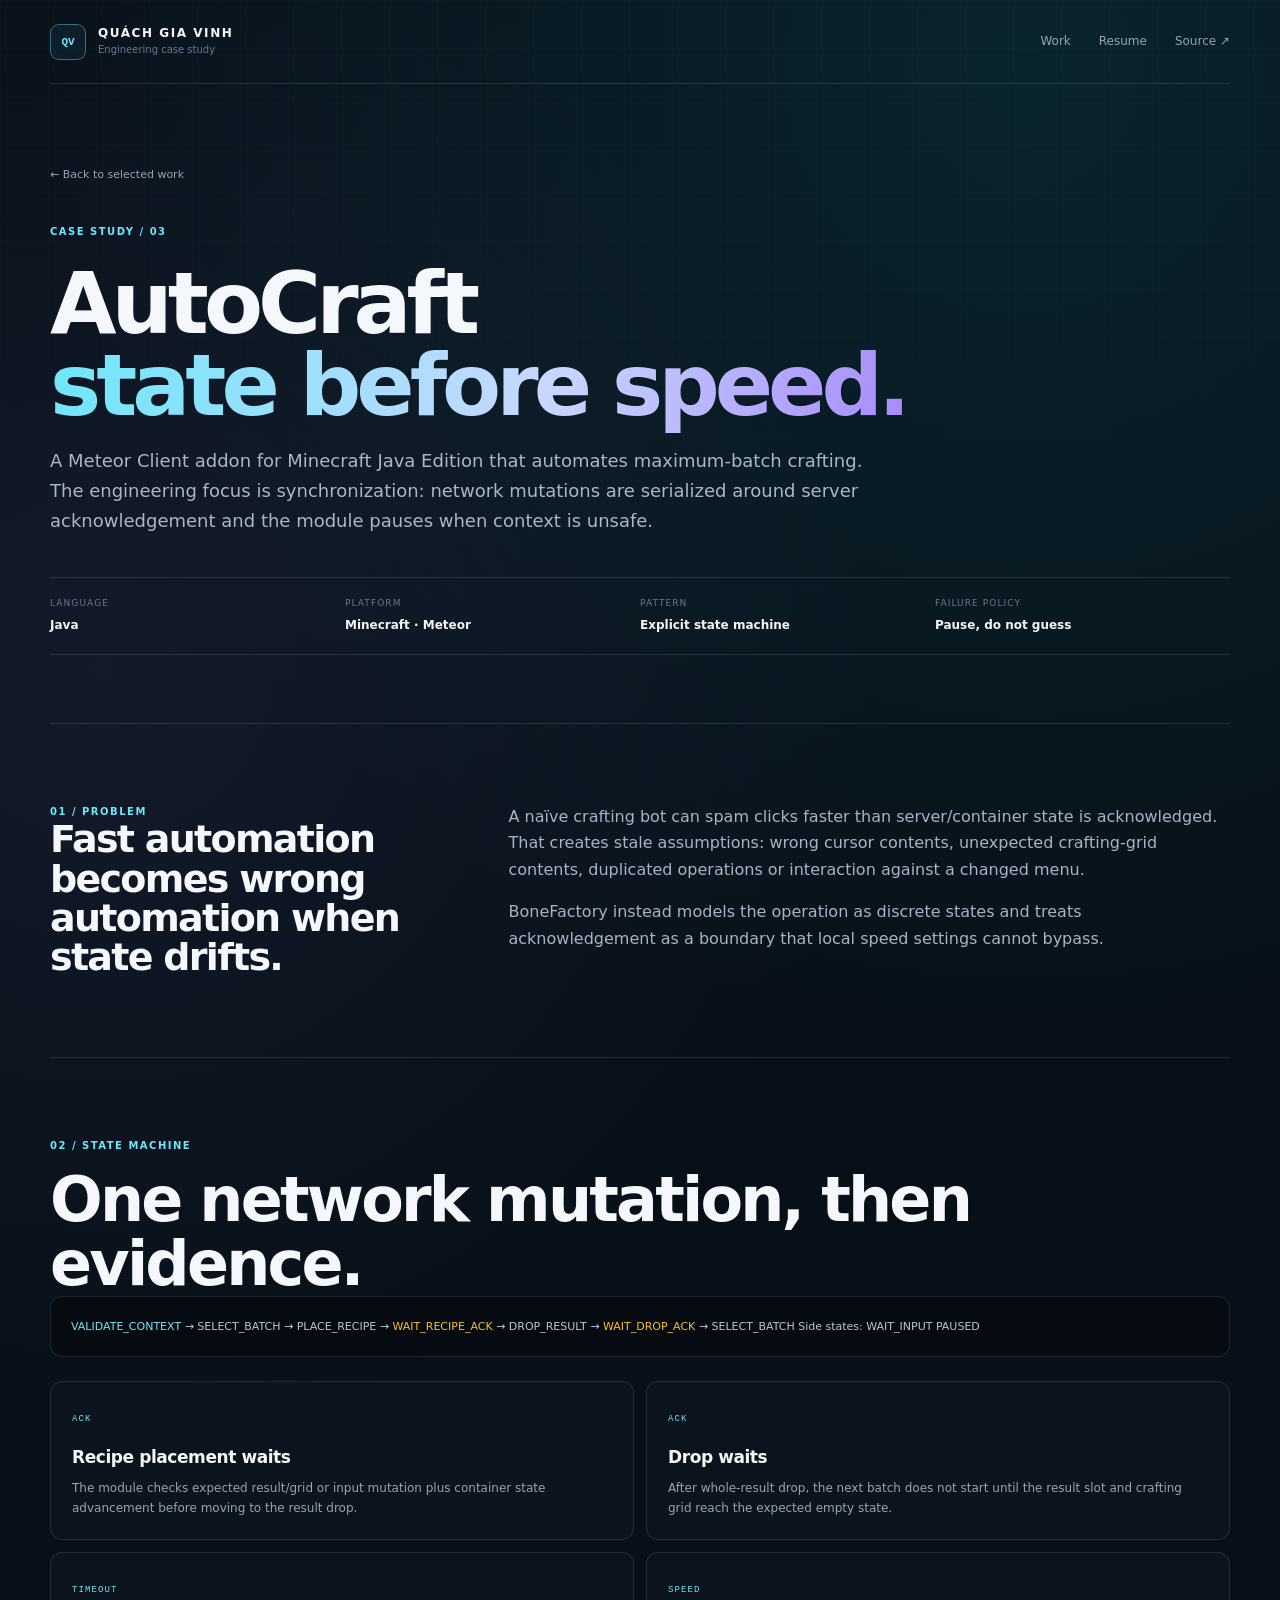
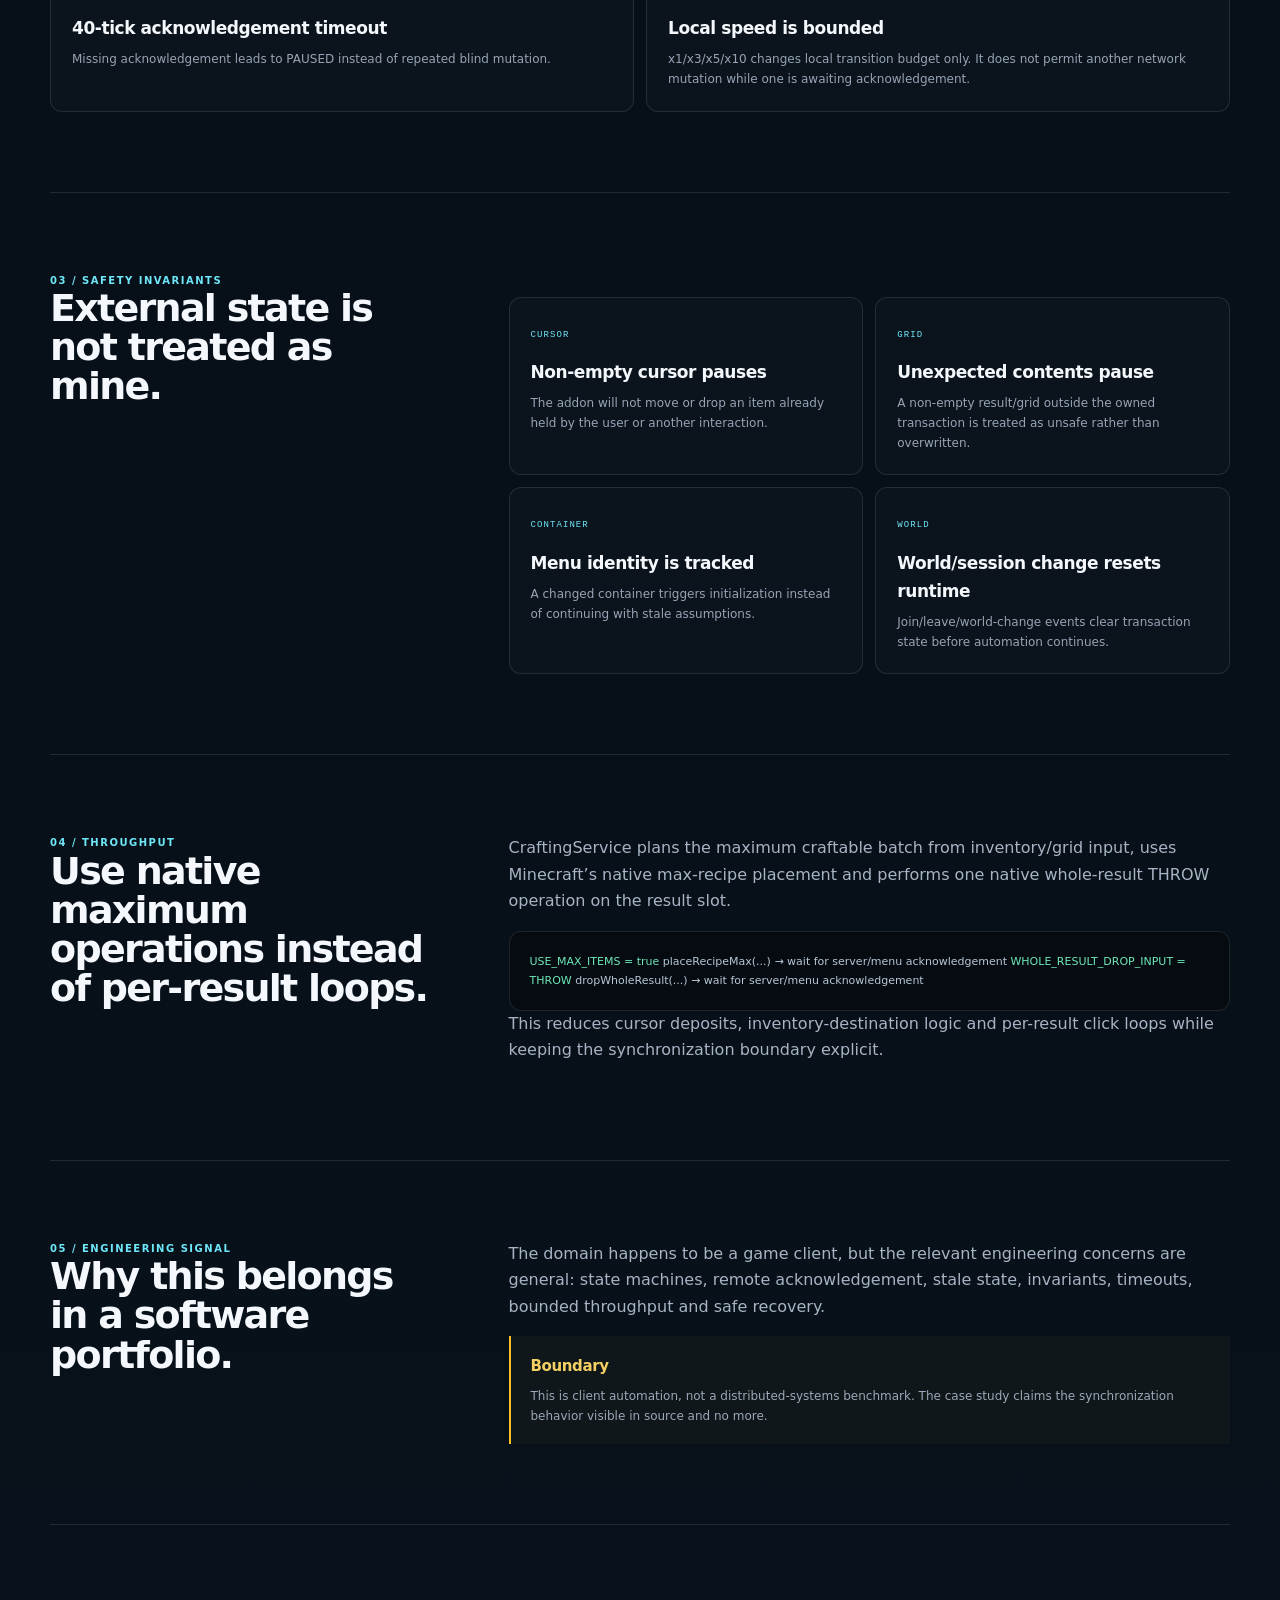
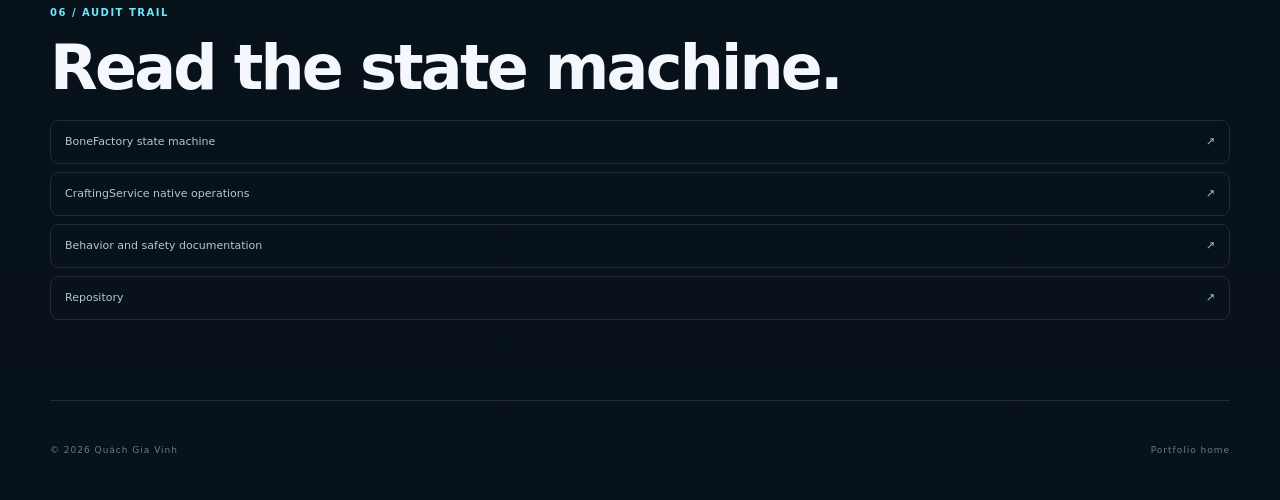
==== projects/autocraft.html @ 1883fec4 "feat: add projects/autocraft engineering page" ====
<!doctype html>
<html lang="en">
<head>
  <meta charset="utf-8"><meta name="viewport" content="width=device-width, initial-scale=1">
  <title>Minecraft AutoCraft Case Study | Quách Gia Vinh</title>
  <meta name="description" content="Engineering case study for an acknowledgement-bound Minecraft automation state machine built as a Meteor Client addon.">
  <meta name="theme-color" content="#071018"><meta name="robots" content="index,follow">
  <link rel="canonical" href="https://vinh17491.github.io/web1/projects/autocraft.html">
  <link rel="stylesheet" href="../styles.css">
</head>
<body>
<a class="skip-link" href="#main">Skip to content</a>
<header class="site-header shell">
  <a class="brand" href="../index.html"><span class="brand-mark">QV</span><span class="brand-copy"><strong>QUÁCH GIA VINH</strong><small>Engineering case study</small></span></a>
  <nav class="nav" aria-label="Case study navigation"><a href="../index.html#work">Work</a><a href="../resume.html">Resume</a><a href="https://github.com/vinh17491/minecraft-autocraft" target="_blank" rel="noreferrer">Source ↗</a></nav>
</header>
<main id="main">
<section class="case-hero shell">
  <a class="back-link" href="../index.html#work">← Back to selected work</a>
  <p class="section-label" style="margin-top:38px">CASE STUDY / 03</p>
  <h1>AutoCraft<br><span>state before speed.</span></h1>
  <p class="case-lead">A Meteor Client addon for Minecraft Java Edition that automates maximum-batch crafting. The engineering focus is synchronization: network mutations are serialized around server acknowledgement and the module pauses when context is unsafe.</p>
  <div class="case-meta">
    <div><span>Language</span><strong>Java</strong></div>
    <div><span>Platform</span><strong>Minecraft · Meteor</strong></div>
    <div><span>Pattern</span><strong>Explicit state machine</strong></div>
    <div><span>Failure policy</span><strong>Pause, do not guess</strong></div>
  </div>
</section>

<section class="case-section shell">
  <div class="case-grid">
    <div><p class="section-label">01 / PROBLEM</p><h2>Fast automation becomes wrong automation when state drifts.</h2></div>
    <div class="case-copy">
      <p>A naïve crafting bot can spam clicks faster than server/container state is acknowledged. That creates stale assumptions: wrong cursor contents, unexpected crafting-grid contents, duplicated operations or interaction against a changed menu.</p>
      <p>BoneFactory instead models the operation as discrete states and treats acknowledgement as a boundary that local speed settings cannot bypass.</p>
    </div>
  </div>
</section>

<section class="case-section shell">
  <p class="section-label">02 / STATE MACHINE</p><h2 style="margin-top:14px">One network mutation, then evidence.</h2>
  <div class="code-block"><span class="accent">VALIDATE_CONTEXT</span>
→ SELECT_BATCH
→ PLACE_RECIPE
→ <span class="warn">WAIT_RECIPE_ACK</span>
→ DROP_RESULT
→ <span class="warn">WAIT_DROP_ACK</span>
→ SELECT_BATCH

Side states:
WAIT_INPUT
PAUSED</div>
  <div class="case-cards">
    <article class="case-card"><span class="tag">ACK</span><h3>Recipe placement waits</h3><p>The module checks expected result/grid or input mutation plus container state advancement before moving to the result drop.</p></article>
    <article class="case-card"><span class="tag">ACK</span><h3>Drop waits</h3><p>After whole-result drop, the next batch does not start until the result slot and crafting grid reach the expected empty state.</p></article>
    <article class="case-card"><span class="tag">TIMEOUT</span><h3>40-tick acknowledgement timeout</h3><p>Missing acknowledgement leads to PAUSED instead of repeated blind mutation.</p></article>
    <article class="case-card"><span class="tag">SPEED</span><h3>Local speed is bounded</h3><p>x1/x3/x5/x10 changes local transition budget only. It does not permit another network mutation while one is awaiting acknowledgement.</p></article>
  </div>
</section>

<section class="case-section shell">
  <div class="case-grid">
    <div><p class="section-label">03 / SAFETY INVARIANTS</p><h2>External state is not treated as mine.</h2></div>
    <div class="case-copy">
      <div class="case-cards">
        <article class="case-card"><span class="tag">CURSOR</span><h3>Non-empty cursor pauses</h3><p>The addon will not move or drop an item already held by the user or another interaction.</p></article>
        <article class="case-card"><span class="tag">GRID</span><h3>Unexpected contents pause</h3><p>A non-empty result/grid outside the owned transaction is treated as unsafe rather than overwritten.</p></article>
        <article class="case-card"><span class="tag">CONTAINER</span><h3>Menu identity is tracked</h3><p>A changed container triggers initialization instead of continuing with stale assumptions.</p></article>
        <article class="case-card"><span class="tag">WORLD</span><h3>World/session change resets runtime</h3><p>Join/leave/world-change events clear transaction state before automation continues.</p></article>
      </div>
    </div>
  </div>
</section>

<section class="case-section shell">
  <div class="case-grid">
    <div><p class="section-label">04 / THROUGHPUT</p><h2>Use native maximum operations instead of per-result loops.</h2></div>
    <div class="case-copy">
      <p>CraftingService plans the maximum craftable batch from inventory/grid input, uses Minecraft’s native max-recipe placement and performs one native whole-result THROW operation on the result slot.</p>
      <div class="code-block"><span class="good">USE_MAX_ITEMS = true</span>
placeRecipeMax(...)
→ wait for server/menu acknowledgement

<span class="good">WHOLE_RESULT_DROP_INPUT = THROW</span>
dropWholeResult(...)
→ wait for server/menu acknowledgement</div>
      <p>This reduces cursor deposits, inventory-destination logic and per-result click loops while keeping the synchronization boundary explicit.</p>
    </div>
  </div>
</section>

<section class="case-section shell">
  <div class="case-grid">
    <div><p class="section-label">05 / ENGINEERING SIGNAL</p><h2>Why this belongs in a software portfolio.</h2></div>
    <div class="case-copy">
      <p>The domain happens to be a game client, but the relevant engineering concerns are general: state machines, remote acknowledgement, stale state, invariants, timeouts, bounded throughput and safe recovery.</p>
      <div class="limitations"><h3>Boundary</h3><p>This is client automation, not a distributed-systems benchmark. The case study claims the synchronization behavior visible in source and no more.</p></div>
    </div>
  </div>
</section>

<section class="case-section shell">
  <p class="section-label">06 / AUDIT TRAIL</p><h2 style="margin-top:14px">Read the state machine.</h2>
  <div class="source-list">
    <a href="https://github.com/vinh17491/minecraft-autocraft/blob/main/src/main/java/com/vinh17491/minecraftautocraft/modules/BoneFactory.java" target="_blank" rel="noreferrer"><span>BoneFactory state machine</span><span>↗</span></a>
    <a href="https://github.com/vinh17491/minecraft-autocraft/blob/main/src/main/java/com/vinh17491/minecraftautocraft/services/CraftingService.java" target="_blank" rel="noreferrer"><span>CraftingService native operations</span><span>↗</span></a>
    <a href="https://github.com/vinh17491/minecraft-autocraft/blob/main/README.md" target="_blank" rel="noreferrer"><span>Behavior and safety documentation</span><span>↗</span></a>
    <a href="https://github.com/vinh17491/minecraft-autocraft" target="_blank" rel="noreferrer"><span>Repository</span><span>↗</span></a>
  </div>
</section>
</main>
<footer class="shell footer"><span>© <span id="year"></span> Quách Gia Vinh</span><a href="../index.html">Portfolio home</a></footer>
<script src="../script.js"></script>
</body>
</html>
---- styles.css ----
:root {
  --bg: #071018;
  --bg-2: #0a1420;
  --surface: #0e1a27;
  --surface-2: #111f2e;
  --line: rgba(255,255,255,.105);
  --line-strong: rgba(255,255,255,.18);
  --text: #f4f7fb;
  --muted: #96a4b5;
  --muted-2: #68788d;
  --cyan: #6ee7f9;
  --cyan-2: #22d3ee;
  --green: #6ee7b7;
  --amber: #fbbf24;
  --violet: #a78bfa;
  --danger: #fb7185;
  --max: 1180px;
  --radius: 18px;
}

* { box-sizing: border-box; }
html { scroll-behavior: smooth; }
body {
  margin: 0;
  color: var(--text);
  background:
    radial-gradient(circle at 80% 2%, rgba(34,211,238,.10), transparent 26%),
    radial-gradient(circle at 8% 18%, rgba(167,139,250,.08), transparent 24%),
    linear-gradient(180deg, #071018 0%, #071018 60%, #08121c 100%);
  font-family: Inter, ui-sans-serif, system-ui, -apple-system, BlinkMacSystemFont, "Segoe UI", sans-serif;
  line-height: 1.65;
  overflow-x: hidden;
}
body::before {
  content: "";
  position: fixed;
  inset: 0;
  pointer-events: none;
  background-image:
    linear-gradient(rgba(255,255,255,.018) 1px, transparent 1px),
    linear-gradient(90deg, rgba(255,255,255,.018) 1px, transparent 1px);
  background-size: 48px 48px;
  mask-image: linear-gradient(to bottom, #000, transparent 80%);
  z-index: -1;
}

a { color: inherit; text-decoration: none; }
button, a { -webkit-tap-highlight-color: transparent; }
img { max-width: 100%; }
code, pre { font-family: ui-monospace, SFMono-Regular, Menlo, Consolas, monospace; }

.skip-link {
  position: fixed; top: 10px; left: 10px; z-index: 100;
  transform: translateY(-150%);
  background: var(--cyan); color: #031018; padding: 10px 14px; border-radius: 8px;
  font-weight: 800;
}
.skip-link:focus { transform: none; }

.shell { width: min(var(--max), calc(100% - 48px)); margin-inline: auto; }

.site-header {
  min-height: 84px;
  display: flex;
  align-items: center;
  justify-content: space-between;
  border-bottom: 1px solid var(--line);
  position: relative;
  z-index: 30;
}
.brand { display: inline-flex; align-items: center; gap: 12px; }
.brand-mark {
  width: 36px; height: 36px; display: grid; place-items: center;
  border: 1px solid rgba(110,231,249,.4);
  border-radius: 9px; color: var(--cyan); background: rgba(110,231,249,.06);
  font: 800 11px ui-monospace, monospace;
}
.brand-copy { display: grid; line-height: 1.25; }
.brand-copy strong { font-size: 12px; letter-spacing: .13em; }
.brand-copy small { color: var(--muted-2); font-size: 10px; margin-top: 3px; }

.nav { display:flex; align-items:center; gap: 28px; }
.nav a { color: var(--muted); font-size: 12px; }
.nav a:hover, .nav a:focus-visible { color: var(--text); }
.nav-cta { border: 1px solid var(--line); border-radius: 8px; padding: 8px 12px; }
.menu-button {
  display: none; color: var(--text); background: transparent; border: 1px solid var(--line);
  border-radius: 8px; min-height: 42px; padding: 0 12px; font: 700 11px inherit; letter-spacing: .12em;
}

:focus-visible { outline: 2px solid var(--cyan); outline-offset: 3px; }

.hero {
  min-height: 690px;
  display: grid;
  grid-template-columns: 1.28fr .78fr;
  gap: 68px;
  align-items: center;
  padding: 84px 0 96px;
}
.eyebrow, .section-label, .micro-label, .project-kicker {
  text-transform: uppercase; letter-spacing: .15em; font-weight: 800; font-size: 10px;
}
.eyebrow { display:flex; align-items:center; gap:10px; color: #c2ceda; margin:0; }
.section-label, .micro-label { color: var(--cyan); margin:0; }
.status-dot {
  width: 7px; height: 7px; border-radius: 50%; background: var(--green);
  box-shadow: 0 0 0 5px rgba(110,231,183,.08), 0 0 18px rgba(110,231,183,.48);
}
h1 {
  margin: 22px 0 22px;
  font-size: clamp(55px, 7vw, 94px);
  line-height: .95;
  letter-spacing: -.058em;
  max-width: 860px;
}
h1 span, .gradient-text {
  color: transparent;
  background: linear-gradient(100deg, var(--cyan), #c8d8ff 58%, var(--violet));
  background-clip: text; -webkit-background-clip: text;
}
h2 {
  margin:0;
  font-size: clamp(38px, 5vw, 62px);
  line-height: 1.03;
  letter-spacing: -.045em;
}
h3 { margin:0; letter-spacing:-.025em; }
.hero-lead {
  color:#aab7c7; font-size: clamp(17px,1.8vw,20px); max-width: 760px; margin:0;
}
.hero-actions, .project-actions { display:flex; flex-wrap:wrap; gap:10px; margin-top:30px; }
.button {
  min-height: 48px; padding:0 18px; border-radius:10px; border:1px solid var(--line);
  display:inline-flex; align-items:center; justify-content:center; gap:10px;
  font-size:12px; font-weight:800; letter-spacing:.015em;
  transition: transform .18s ease, background .18s ease, border-color .18s ease;
}
.button:hover { transform: translateY(-2px); border-color: var(--line-strong); }
.button.primary { color:#031218; background: var(--cyan); border-color: var(--cyan); }
.button.ghost { background: rgba(255,255,255,.018); }
.button.compact { min-height:42px; padding-inline:14px; }

.hero-facts {
  display:grid; grid-template-columns: repeat(4,1fr); gap: 0;
  margin: 48px 0 0; border-top:1px solid var(--line); border-bottom:1px solid var(--line);
}
.hero-facts div { padding:18px 16px 18px 0; }
.hero-facts dt { color:var(--muted-2); font-size:9px; letter-spacing:.13em; text-transform:uppercase; font-weight:800; }
.hero-facts dd { margin:4px 0 0; font-size:12px; color:#dce5ef; }

.proof-console {
  border:1px solid var(--line);
  border-radius:18px;
  overflow:hidden;
  background: linear-gradient(180deg,rgba(16,29,43,.96),rgba(7,14,22,.98));
  box-shadow: 0 32px 80px rgba(0,0,0,.3);
}
.console-head { height:48px; display:flex; align-items:center; gap:7px; padding:0 16px; border-bottom:1px solid var(--line); }
.console-head > span { width:8px;height:8px;border-radius:50%;background:#39475a; }
.console-head > span:nth-child(1){background:#fb7185}.console-head > span:nth-child(2){background:#fbbf24}.console-head > span:nth-child(3){background:#6ee7b7}
.console-head small { margin-left:auto; color:#64748b; font:10px ui-monospace,monospace; }
.console-body { padding:24px; }
.console-line { display:grid; grid-template-columns:58px 1fr; gap:10px; padding:11px 0; border-bottom:1px solid rgba(255,255,255,.055); font:12px ui-monospace,monospace; color:#a8b4c3; }
.console-line .ok { color:var(--green); font-weight:800; }
.console-line .metric { color:var(--cyan); font-weight:800; }
.console-divider { height:1px;background:var(--line);margin:22px 0; }
.console-body p { color:var(--muted-2); font-size:11px; margin:0; }

.section { padding:116px 0; border-top:1px solid var(--line); }
.section-heading {
  display:flex; justify-content:space-between; gap:36px; align-items:end; margin-bottom:38px;
}
.section-heading > div { max-width:830px; }
.section-heading h2 { margin-top:16px; }
.section-note { max-width:320px; margin:0; color:var(--muted); font-size:12px; }

.project-card {
  border:1px solid var(--line);
  border-radius:var(--radius);
  background: linear-gradient(145deg,rgba(255,255,255,.025),rgba(255,255,255,.012));
  padding:34px;
}
.project-card h3 { font-size:34px; margin-top:14px; }
.project-kicker { display:flex; justify-content:space-between; gap:16px; color:var(--muted-2); }
.project-kicker span:first-child { color:var(--cyan); }
.project-grid { display:grid; grid-template-columns:1.1fr .9fr; gap:52px; margin-top:22px; align-items:stretch; }
.project-summary { color:#a4b1c1; font-size:15px; max-width:700px; }
.project-hero { padding:40px; }
.chips { display:flex; flex-wrap:wrap; gap:7px; margin-top:22px; }
.chips span {
  border:1px solid var(--line); border-radius:999px; padding:6px 9px;
  color:#aeb9c8; font-size:10px;
}
.evidence-panel {
  border:1px solid var(--line); border-radius:14px; padding:24px;
  background: rgba(4,11,17,.44);
}
.evidence-stats { display:grid; grid-template-columns:1fr 1fr; gap:10px; margin:14px 0 18px; }
.evidence-stats div { border:1px solid rgba(255,255,255,.065); border-radius:10px; padding:14px; min-height:82px; }
.evidence-stats strong { display:block; color:var(--text); font-size:20px; }
.evidence-stats span { display:block;color:var(--muted-2);font-size:10px;margin-top:3px; }
.evidence-panel code { display:block; color:var(--green); background:#06100e; border:1px solid rgba(110,231,183,.14); border-radius:8px; padding:11px 12px; font-size:11px; }
.evidence-panel > p:last-child { color:var(--muted); font-size:11px; margin:15px 0 0; }

.project-pair { display:grid;grid-template-columns:1fr 1fr;gap:16px;margin-top:16px; }
.project-pair .project-card { display:flex;flex-direction:column; }
.flow-mini, .state-strip {
  display:flex; align-items:center; flex-wrap:wrap; gap:7px; margin:22px 0 0;
  font:10px ui-monospace,monospace;
}
.flow-mini span,.state-strip span { border:1px solid var(--line);border-radius:7px;padding:7px 9px;color:#c8d3df;background:rgba(255,255,255,.02); }
.flow-mini i,.state-strip i { color:var(--muted-2);font-style:normal; }
.truth-note { color:var(--muted-2);font-size:11px;margin:18px 0 0; }
.text-link { color:var(--cyan); font-size:11px; font-weight:700; align-self:center; }

.timeline { border-top:1px solid var(--line); }
.timeline-item { display:grid;grid-template-columns:.72fr 1.28fr;gap:70px;padding:34px 0;border-bottom:1px solid var(--line); }
.timeline-meta { display:flex;flex-direction:column;gap:4px; }
.timeline-meta > span { color:var(--cyan);font:10px ui-monospace,monospace;letter-spacing:.08em; }
.timeline-meta strong { font-size:17px;margin-top:8px; }
.timeline-meta small { color:var(--muted); }
.timeline-body > p { margin-top:0;color:#b0bccb;font-size:15px; }
.clean-list { list-style:none;padding:0;margin:22px 0 0; }
.clean-list li { position:relative;padding:10px 0 10px 22px;border-top:1px solid rgba(255,255,255,.055);color:var(--muted);font-size:13px; }
.clean-list li::before { content:"";position:absolute;left:0;top:19px;width:7px;height:1px;background:var(--cyan); }

.skill-matrix { display:grid;grid-template-columns:repeat(3,1fr);gap:12px; }
.skill-block { border:1px solid var(--line);border-radius:14px;padding:24px;min-height:190px;background:rgba(255,255,255,.018); }
.skill-block > span { color:var(--cyan);font:9px ui-monospace,monospace;letter-spacing:.13em; }
.skill-block h3 { font-size:18px;line-height:1.35;margin-top:48px; }
.skill-block p { color:var(--muted);font-size:11px;margin:10px 0 0; }

.about-grid { display:grid;grid-template-columns:.8fr 1.2fr;gap:80px; }
.about-grid h2 { margin-top:16px; }
.principles { border-top:1px solid var(--line); }
.principle { display:grid;grid-template-columns:48px 1fr;gap:18px;padding:24px 0;border-bottom:1px solid var(--line); }
.principle > span { color:var(--muted-2);font:10px ui-monospace,monospace; }
.principle h3 { font-size:18px; }
.principle p { color:var(--muted);font-size:13px;margin:8px 0 0; }

.education-card {
  display:grid;grid-template-columns:.8fr 1.2fr;gap:80px;
  border:1px solid var(--line);border-radius:var(--radius);padding:42px;
  background: linear-gradient(120deg,rgba(110,231,249,.045),rgba(167,139,250,.035));
}
.education-card h2 { margin-top:12px;font-size:42px; }
.education-card strong { font-size:18px; }
.education-card p { color:#a6b3c2; }
.muted { color:var(--muted-2)!important;font-size:12px; }

.contact {
  margin-top:116px;margin-bottom:70px;padding:54px;
  border:1px solid rgba(110,231,249,.2);border-radius:20px;
  background:linear-gradient(120deg,rgba(110,231,249,.065),rgba(167,139,250,.045));
  display:grid;grid-template-columns:1.2fr .8fr;gap:50px;align-items:end;
}
.contact h2 { margin-top:15px;font-size:clamp(36px,4.5vw,58px); }
.contact > div > p:last-child { color:var(--muted);max-width:720px; }
.contact-actions { display:flex;flex-direction:column;gap:9px; }

.footer {
  min-height:100px;border-top:1px solid var(--line);display:flex;align-items:center;justify-content:space-between;
  color:var(--muted-2);font-size:9px;letter-spacing:.11em;
}

/* Case studies */
.case-hero { padding:76px 0 68px; }
.back-link { color:var(--muted);font-size:11px;display:inline-flex;gap:7px;align-items:center; }
.case-hero h1 { font-size:clamp(52px,7vw,86px);margin-bottom:20px; }
.case-lead { max-width:850px;color:#a9b6c6;font-size:18px;margin:0; }
.case-meta {
  display:grid;grid-template-columns:repeat(4,1fr);margin-top:42px;border-top:1px solid var(--line);border-bottom:1px solid var(--line);
}
.case-meta div { padding:18px 18px 18px 0; }
.case-meta span { display:block;color:var(--muted-2);font-size:9px;letter-spacing:.12em;text-transform:uppercase; }
.case-meta strong { display:block;margin-top:5px;font-size:12px; }
.case-section { padding:80px 0;border-top:1px solid var(--line); }
.case-grid { display:grid;grid-template-columns:.7fr 1.3fr;gap:70px;align-items:start; }
.case-grid h2 { font-size:38px; }
.case-copy p { color:#a7b4c4;margin-top:0; }
.arch-flow {
  display:grid;grid-template-columns:repeat(6,1fr);gap:8px;margin-top:26px;
}
.arch-node {
  min-height:98px;border:1px solid var(--line);border-radius:10px;padding:13px;display:flex;flex-direction:column;justify-content:space-between;background:rgba(255,255,255,.018);
}
.arch-node b { font-size:11px; }
.arch-node span { color:var(--muted-2);font-size:9px; }
.arch-arrow { display:none; }
.case-cards { display:grid;grid-template-columns:repeat(2,1fr);gap:12px;margin-top:24px; }
.case-card { border:1px solid var(--line);border-radius:12px;padding:21px;background:rgba(255,255,255,.018); }
.case-card .tag { color:var(--cyan);font:9px ui-monospace,monospace;letter-spacing:.12em; }
.case-card h3 { font-size:17px;margin:13px 0 8px; }
.case-card p { color:var(--muted);font-size:12px;margin:0; }
.metric-grid { display:grid;grid-template-columns:repeat(4,1fr);gap:10px;margin-top:24px; }
.metric-box { border:1px solid var(--line);border-radius:12px;padding:20px;background:#08131d; }
.metric-box strong { font-size:26px;display:block; }
.metric-box span { color:var(--muted-2);font-size:10px; }
.code-block { overflow:auto;background:#050b11;border:1px solid var(--line);border-radius:12px;padding:20px;color:#b8c7d6;font-size:11px;line-height:1.75; }
.code-block .good { color:var(--green); }.code-block .accent { color:var(--cyan); }.code-block .warn { color:var(--amber); }
.limitations { border-left:2px solid var(--amber);padding:18px 20px;background:rgba(251,191,36,.035); }
.limitations h3 { margin:0 0 8px;font-size:15px;color:#f4cf62; }
.limitations p { margin:0;color:#9ba8b7;font-size:12px; }
.source-list { display:grid;gap:8px;margin-top:20px; }
.source-list a { border:1px solid var(--line);border-radius:9px;padding:12px 14px;color:#b8c4d2;font-size:11px;display:flex;justify-content:space-between;gap:20px; }
.source-list a:hover { border-color:rgba(110,231,249,.3);color:var(--text); }

/* Resume */
.resume-page { background:#eef2f6;color:#14202c; }
.resume-wrap { width:min(980px,calc(100% - 30px));margin:34px auto;background:white;box-shadow:0 12px 40px rgba(0,0,0,.09); }
.resume-toolbar { display:flex;justify-content:space-between;align-items:center;padding:14px 20px;background:#0a1420;color:white; }
.resume-toolbar a,.resume-toolbar button { color:white;background:transparent;border:1px solid rgba(255,255,255,.2);border-radius:7px;padding:8px 11px;font:700 11px inherit;cursor:pointer; }
.resume-sheet { padding:54px 60px; }
.resume-name { margin:0;font-size:40px;letter-spacing:-.035em; }
.resume-role { margin:6px 0 0;color:#426074;font-weight:700; }
.resume-contact { display:flex;flex-wrap:wrap;gap:12px;margin-top:14px;color:#5c6c7a;font-size:11px; }
.resume-section { margin-top:34px;border-top:1px solid #dfe6ec;padding-top:20px; }
.resume-section h2 { font-size:13px;letter-spacing:.14em;text-transform:uppercase;color:#17384e;margin-bottom:14px; }
.resume-item { display:grid;grid-template-columns:190px 1fr;gap:28px;padding:12px 0; }
.resume-item .meta { font-size:11px;color:#60717f; }
.resume-item h3 { font-size:16px;margin:0 0 5px; }
.resume-item p,.resume-item li { font-size:12px;line-height:1.6;color:#425463; }
.resume-item ul { margin:7px 0 0;padding-left:18px; }
.resume-skills { display:grid;grid-template-columns:repeat(2,1fr);gap:8px 24px; }
.resume-skills p { margin:0;font-size:12px;color:#425463; }

/* Reveal */
.reveal { opacity:0;transform:translateY(16px);transition:opacity .55s ease,transform .55s ease; }
.reveal.visible { opacity:1;transform:none; }

@media (max-width: 980px) {
  .hero { grid-template-columns:1fr;min-height:auto;gap:38px; }
  .proof-console { max-width:660px; }
  .project-grid,.about-grid,.education-card,.contact,.case-grid { grid-template-columns:1fr;gap:34px; }
  .project-pair { grid-template-columns:1fr; }
  .skill-matrix { grid-template-columns:repeat(2,1fr); }
  .timeline-item { grid-template-columns:1fr;gap:24px; }
  .arch-flow { grid-template-columns:repeat(3,1fr); }
  .metric-grid { grid-template-columns:repeat(2,1fr); }
  .case-meta { grid-template-columns:repeat(2,1fr); }
}
@media (max-width: 720px) {
  .shell { width:min(var(--max),calc(100% - 28px)); }
  .site-header { min-height:70px; }
  .brand-copy strong { font-size:10px; }
  .brand-copy small { font-size:9px; }
  .menu-button { display:block; }
  .nav {
    display:none;position:absolute;top:70px;left:0;right:0;padding:12px;border:1px solid var(--line);
    background:#09131d;border-radius:12px;flex-direction:column;align-items:stretch;gap:0;
  }
  .nav.open { display:flex; }
  .nav a { padding:12px; }
  .nav-cta { border:0; }
  .hero { padding:62px 0 72px; }
  h1 { font-size:clamp(48px,14vw,70px); }
  .hero-facts { grid-template-columns:1fr 1fr; }
  .section { padding:82px 0; }
  .section-heading { flex-direction:column;align-items:flex-start; }
  .project-card,.project-hero { padding:24px; }
  .project-kicker { flex-direction:column;gap:4px; }
  .evidence-stats,.skill-matrix,.case-cards,.metric-grid { grid-template-columns:1fr; }
  .arch-flow { grid-template-columns:1fr 1fr; }
  .case-meta { grid-template-columns:1fr 1fr; }
  .education-card { padding:28px; }
  .contact { padding:32px 24px;margin-top:82px; }
  .footer { flex-direction:column;justify-content:center;gap:6px;text-align:center; }
  .resume-wrap { width:100%;margin:0;box-shadow:none; }
  .resume-sheet { padding:34px 24px; }
  .resume-item { grid-template-columns:1fr;gap:6px; }
  .resume-skills { grid-template-columns:1fr; }
}
@media print {
  .resume-page { background:white; }
  .resume-toolbar { display:none; }
  .resume-wrap { width:100%;margin:0;box-shadow:none; }
  .resume-sheet { padding:0; }
  .resume-section { break-inside:avoid; }
}
@media (prefers-reduced-motion: reduce) {
  * { scroll-behavior:auto!important;transition:none!important;animation:none!important; }
  .reveal { opacity:1;transform:none; }
}
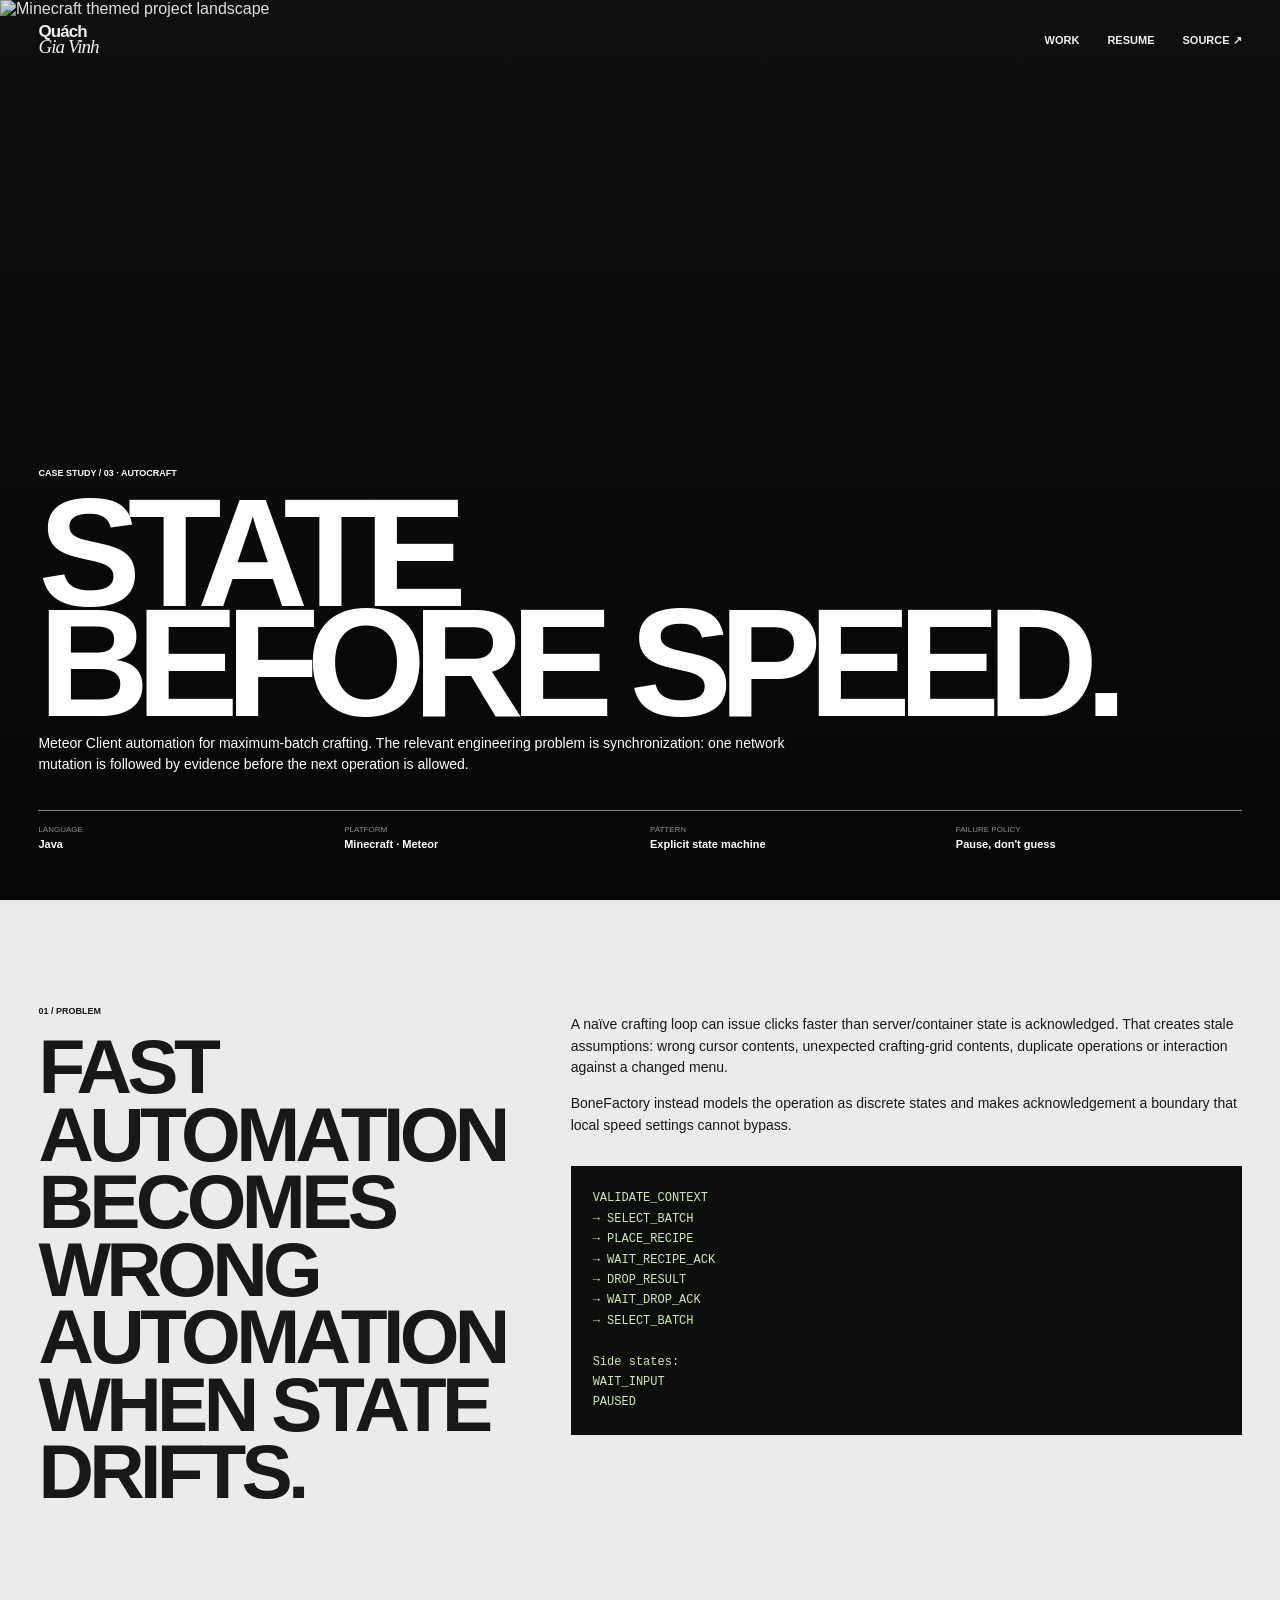
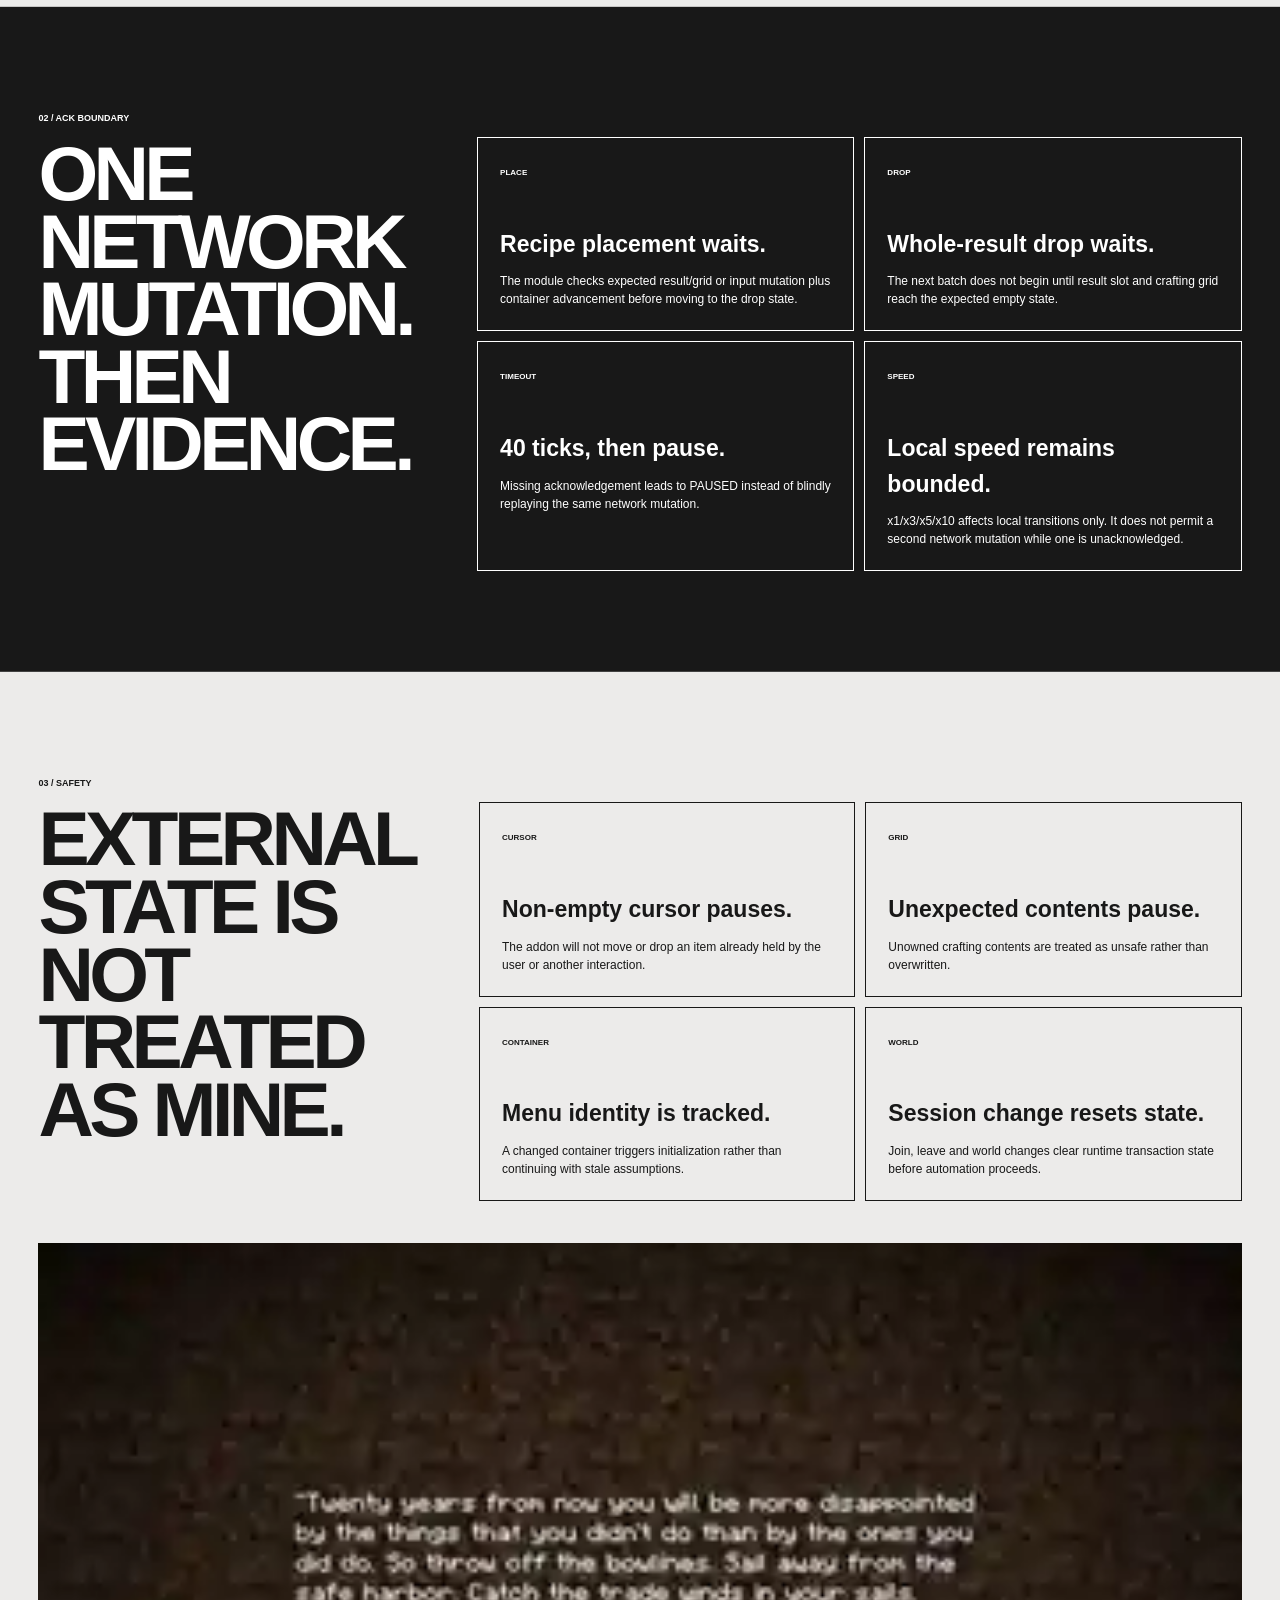
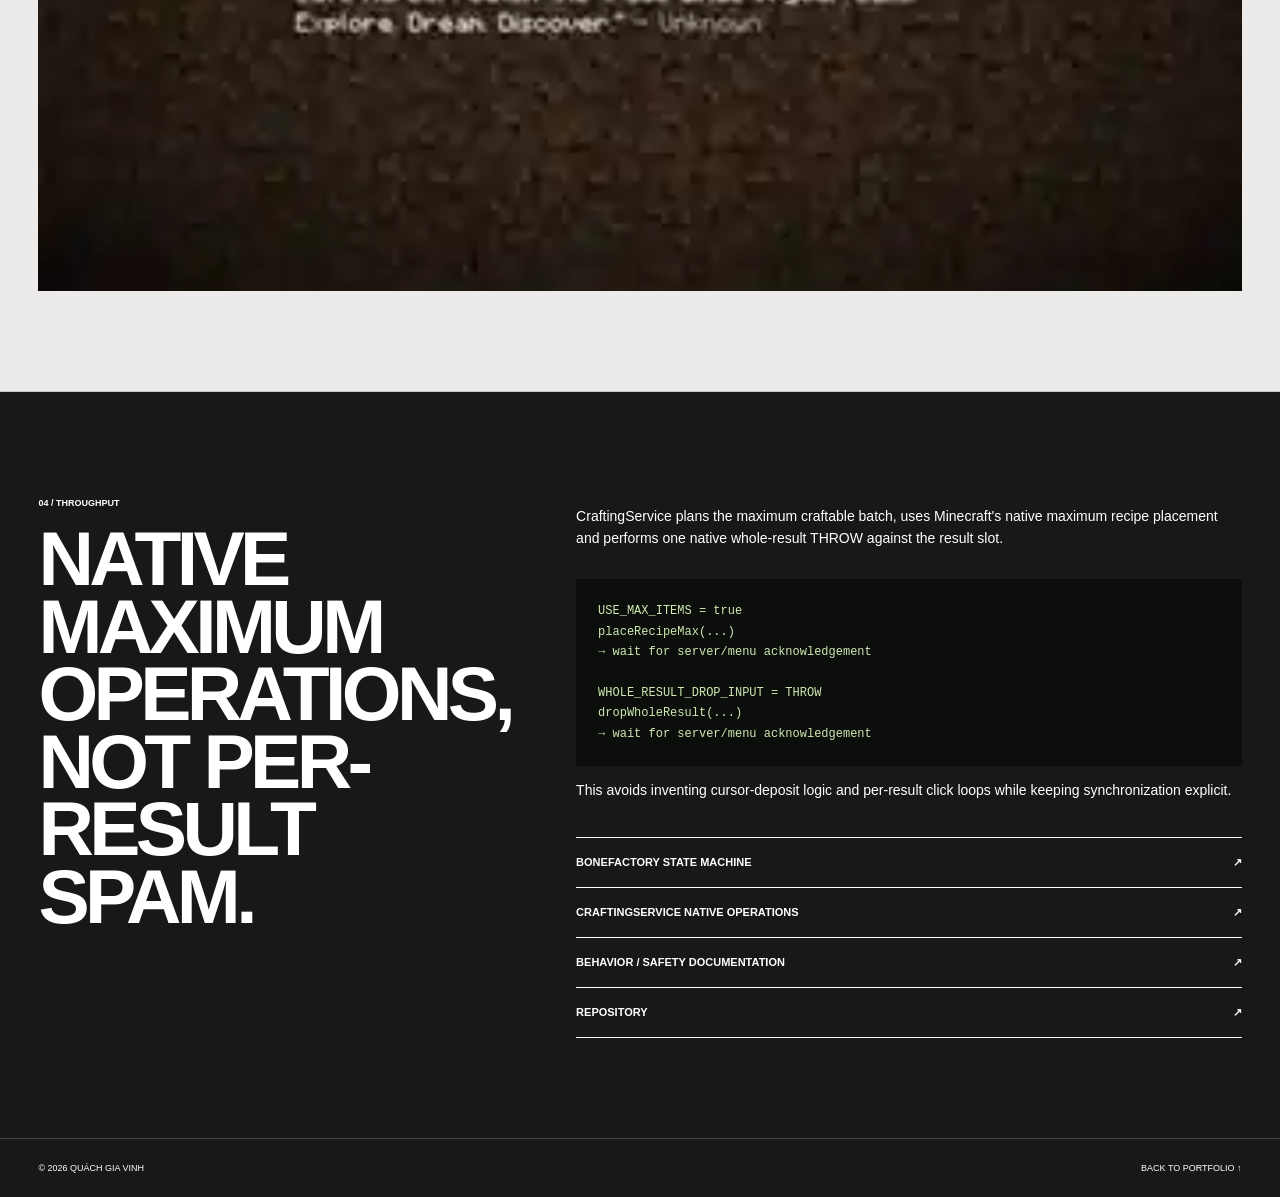
==== commit bea1931d: "feat: redesign AutoCraft case study in editorial system" ====
--- a/projects/autocraft.html
+++ b/projects/autocraft.html
@@ -1,116 +1,114 @@
 <!doctype html>
 <html lang="en">
 <head>
-  <meta charset="utf-8"><meta name="viewport" content="width=device-width, initial-scale=1">
-  <title>Minecraft AutoCraft Case Study | Quách Gia Vinh</title>
-  <meta name="description" content="Engineering case study for an acknowledgement-bound Minecraft automation state machine built as a Meteor Client addon.">
-  <meta name="theme-color" content="#071018"><meta name="robots" content="index,follow">
+  <meta charset="utf-8"><meta name="viewport" content="width=device-width,initial-scale=1">
+  <title>Minecraft AutoCraft — Engineering Case Study | Quách Gia Vinh</title>
+  <meta name="description" content="Minecraft AutoCraft case study: acknowledgement-bound Java automation, explicit state machine, safe context boundaries and timeout recovery.">
+  <meta name="theme-color" content="#10170d"><meta name="robots" content="index,follow">
   <link rel="canonical" href="https://vinh17491.github.io/web1/projects/autocraft.html">
   <link rel="stylesheet" href="../styles.css">
 </head>
-<body>
+<body class="case-page">
 <a class="skip-link" href="#main">Skip to content</a>
-<header class="site-header shell">
-  <a class="brand" href="../index.html"><span class="brand-mark">QV</span><span class="brand-copy"><strong>QUÁCH GIA VINH</strong><small>Engineering case study</small></span></a>
-  <nav class="nav" aria-label="Case study navigation"><a href="../index.html#work">Work</a><a href="../resume.html">Resume</a><a href="https://github.com/vinh17491/minecraft-autocraft" target="_blank" rel="noreferrer">Source ↗</a></nav>
+<header class="play-header">
+  <a class="play-logo" href="../index.html"><b>Quách</b><em>Gia Vinh</em></a>
+  <nav class="play-nav" aria-label="Case study navigation">
+    <a href="../index.html#projects">Work</a><a href="../resume.html">Resume</a>
+    <a href="https://github.com/vinh17491/minecraft-autocraft" target="_blank" rel="noreferrer">Source ↗</a>
+  </nav>
+  <button class="play-menu" type="button" aria-label="Open menu" aria-expanded="false">Menu</button>
 </header>
+
 <main id="main">
-<section class="case-hero shell">
-  <a class="back-link" href="../index.html#work">← Back to selected work</a>
-  <p class="section-label" style="margin-top:38px">CASE STUDY / 03</p>
-  <h1>AutoCraft<br><span>state before speed.</span></h1>
-  <p class="case-lead">A Meteor Client addon for Minecraft Java Edition that automates maximum-batch crafting. The engineering focus is synchronization: network mutations are serialized around server acknowledgement and the module pauses when context is unsafe.</p>
-  <div class="case-meta">
-    <div><span>Language</span><strong>Java</strong></div>
-    <div><span>Platform</span><strong>Minecraft · Meteor</strong></div>
-    <div><span>Pattern</span><strong>Explicit state machine</strong></div>
-    <div><span>Failure policy</span><strong>Pause, do not guess</strong></div>
-  </div>
-</section>
-
-<section class="case-section shell">
-  <div class="case-grid">
-    <div><p class="section-label">01 / PROBLEM</p><h2>Fast automation becomes wrong automation when state drifts.</h2></div>
-    <div class="case-copy">
-      <p>A naïve crafting bot can spam clicks faster than server/container state is acknowledged. That creates stale assumptions: wrong cursor contents, unexpected crafting-grid contents, duplicated operations or interaction against a changed menu.</p>
-      <p>BoneFactory instead models the operation as discrete states and treats acknowledgement as a boundary that local speed settings cannot bypass.</p>
+<section class="case-hero-new">
+  <div class="case-bg"><img src="https://raw.githubusercontent.com/vinh17491/vinh17491/main/assets/minecraft-hero.svg" alt="Minecraft themed project landscape"></div>
+  <div class="case-hero-copy">
+    <span>CASE STUDY / 03 · AUTOCRAFT</span>
+    <h1>STATE<br>BEFORE SPEED.</h1>
+    <p>Meteor Client automation for maximum-batch crafting. The relevant engineering problem is synchronization: one network mutation is followed by evidence before the next operation is allowed.</p>
+    <div class="case-hero-meta">
+      <div><small>LANGUAGE</small><b>Java</b></div>
+      <div><small>PLATFORM</small><b>Minecraft · Meteor</b></div>
+      <div><small>PATTERN</small><b>Explicit state machine</b></div>
+      <div><small>FAILURE POLICY</small><b>Pause, don't guess</b></div>
     </div>
   </div>
 </section>
 
-<section class="case-section shell">
-  <p class="section-label">02 / STATE MACHINE</p><h2 style="margin-top:14px">One network mutation, then evidence.</h2>
-  <div class="code-block"><span class="accent">VALIDATE_CONTEXT</span>
+<section class="case-section-new">
+  <div class="case-two-col">
+    <div><span>01 / PROBLEM</span><h2>FAST AUTOMATION BECOMES WRONG AUTOMATION WHEN STATE DRIFTS.</h2></div>
+    <div class="case-body">
+      <p>A naïve crafting loop can issue clicks faster than server/container state is acknowledged. That creates stale assumptions: wrong cursor contents, unexpected crafting-grid contents, duplicate operations or interaction against a changed menu.</p>
+      <p>BoneFactory instead models the operation as discrete states and makes acknowledgement a boundary that local speed settings cannot bypass.</p>
+      <div class="case-code">VALIDATE_CONTEXT
 → SELECT_BATCH
 → PLACE_RECIPE
-→ <span class="warn">WAIT_RECIPE_ACK</span>
+→ WAIT_RECIPE_ACK
 → DROP_RESULT
-→ <span class="warn">WAIT_DROP_ACK</span>
+→ WAIT_DROP_ACK
 → SELECT_BATCH
 
 Side states:
 WAIT_INPUT
 PAUSED</div>
-  <div class="case-cards">
-    <article class="case-card"><span class="tag">ACK</span><h3>Recipe placement waits</h3><p>The module checks expected result/grid or input mutation plus container state advancement before moving to the result drop.</p></article>
-    <article class="case-card"><span class="tag">ACK</span><h3>Drop waits</h3><p>After whole-result drop, the next batch does not start until the result slot and crafting grid reach the expected empty state.</p></article>
-    <article class="case-card"><span class="tag">TIMEOUT</span><h3>40-tick acknowledgement timeout</h3><p>Missing acknowledgement leads to PAUSED instead of repeated blind mutation.</p></article>
-    <article class="case-card"><span class="tag">SPEED</span><h3>Local speed is bounded</h3><p>x1/x3/x5/x10 changes local transition budget only. It does not permit another network mutation while one is awaiting acknowledgement.</p></article>
+    </div>
   </div>
 </section>
 
-<section class="case-section shell">
-  <div class="case-grid">
-    <div><p class="section-label">03 / SAFETY INVARIANTS</p><h2>External state is not treated as mine.</h2></div>
-    <div class="case-copy">
-      <div class="case-cards">
-        <article class="case-card"><span class="tag">CURSOR</span><h3>Non-empty cursor pauses</h3><p>The addon will not move or drop an item already held by the user or another interaction.</p></article>
-        <article class="case-card"><span class="tag">GRID</span><h3>Unexpected contents pause</h3><p>A non-empty result/grid outside the owned transaction is treated as unsafe rather than overwritten.</p></article>
-        <article class="case-card"><span class="tag">CONTAINER</span><h3>Menu identity is tracked</h3><p>A changed container triggers initialization instead of continuing with stale assumptions.</p></article>
-        <article class="case-card"><span class="tag">WORLD</span><h3>World/session change resets runtime</h3><p>Join/leave/world-change events clear transaction state before automation continues.</p></article>
+<section class="case-section-new dark">
+  <div class="case-two-col">
+    <div><span>02 / ACK BOUNDARY</span><h2>ONE NETWORK MUTATION. THEN EVIDENCE.</h2></div>
+    <div class="case-body">
+      <div class="case-cards-new">
+        <article><span>PLACE</span><h3>Recipe placement waits.</h3><p>The module checks expected result/grid or input mutation plus container advancement before moving to the drop state.</p></article>
+        <article><span>DROP</span><h3>Whole-result drop waits.</h3><p>The next batch does not begin until result slot and crafting grid reach the expected empty state.</p></article>
+        <article><span>TIMEOUT</span><h3>40 ticks, then pause.</h3><p>Missing acknowledgement leads to PAUSED instead of blindly replaying the same network mutation.</p></article>
+        <article><span>SPEED</span><h3>Local speed remains bounded.</h3><p>x1/x3/x5/x10 affects local transitions only. It does not permit a second network mutation while one is unacknowledged.</p></article>
       </div>
     </div>
   </div>
 </section>
 
-<section class="case-section shell">
-  <div class="case-grid">
-    <div><p class="section-label">04 / THROUGHPUT</p><h2>Use native maximum operations instead of per-result loops.</h2></div>
-    <div class="case-copy">
-      <p>CraftingService plans the maximum craftable batch from inventory/grid input, uses Minecraft’s native max-recipe placement and performs one native whole-result THROW operation on the result slot.</p>
-      <div class="code-block"><span class="good">USE_MAX_ITEMS = true</span>
+<section class="case-section-new">
+  <div class="case-two-col">
+    <div><span>03 / SAFETY</span><h2>EXTERNAL STATE IS NOT TREATED AS MINE.</h2></div>
+    <div class="case-body">
+      <div class="case-cards-new">
+        <article><span>CURSOR</span><h3>Non-empty cursor pauses.</h3><p>The addon will not move or drop an item already held by the user or another interaction.</p></article>
+        <article><span>GRID</span><h3>Unexpected contents pause.</h3><p>Unowned crafting contents are treated as unsafe rather than overwritten.</p></article>
+        <article><span>CONTAINER</span><h3>Menu identity is tracked.</h3><p>A changed container triggers initialization rather than continuing with stale assumptions.</p></article>
+        <article><span>WORLD</span><h3>Session change resets state.</h3><p>Join, leave and world changes clear runtime transaction state before automation proceeds.</p></article>
+      </div>
+    </div>
+  </div>
+  <div class="case-media-wide"><img src="../assets/editorial/the-end.webp" alt="Pixel-style motivational quote on a Minecraft-like background"></div>
+</section>
+
+<section class="case-section-new dark">
+  <div class="case-two-col">
+    <div><span>04 / THROUGHPUT</span><h2>NATIVE MAXIMUM OPERATIONS, NOT PER-RESULT SPAM.</h2></div>
+    <div class="case-body">
+      <p>CraftingService plans the maximum craftable batch, uses Minecraft's native maximum recipe placement and performs one native whole-result THROW against the result slot.</p>
+      <div class="case-code">USE_MAX_ITEMS = true
 placeRecipeMax(...)
 → wait for server/menu acknowledgement
 
-<span class="good">WHOLE_RESULT_DROP_INPUT = THROW</span>
+WHOLE_RESULT_DROP_INPUT = THROW
 dropWholeResult(...)
 → wait for server/menu acknowledgement</div>
-      <p>This reduces cursor deposits, inventory-destination logic and per-result click loops while keeping the synchronization boundary explicit.</p>
+      <p>This avoids inventing cursor-deposit logic and per-result click loops while keeping synchronization explicit.</p>
+      <div class="case-source-list">
+        <a href="https://github.com/vinh17491/minecraft-autocraft/blob/main/src/main/java/com/vinh17491/minecraftautocraft/modules/BoneFactory.java" target="_blank" rel="noreferrer"><span>BoneFactory state machine</span><span>↗</span></a>
+        <a href="https://github.com/vinh17491/minecraft-autocraft/blob/main/src/main/java/com/vinh17491/minecraftautocraft/services/CraftingService.java" target="_blank" rel="noreferrer"><span>CraftingService native operations</span><span>↗</span></a>
+        <a href="https://github.com/vinh17491/minecraft-autocraft/blob/main/README.md" target="_blank" rel="noreferrer"><span>Behavior / safety documentation</span><span>↗</span></a>
+        <a href="https://github.com/vinh17491/minecraft-autocraft" target="_blank" rel="noreferrer"><span>Repository</span><span>↗</span></a>
+      </div>
     </div>
   </div>
 </section>
-
-<section class="case-section shell">
-  <div class="case-grid">
-    <div><p class="section-label">05 / ENGINEERING SIGNAL</p><h2>Why this belongs in a software portfolio.</h2></div>
-    <div class="case-copy">
-      <p>The domain happens to be a game client, but the relevant engineering concerns are general: state machines, remote acknowledgement, stale state, invariants, timeouts, bounded throughput and safe recovery.</p>
-      <div class="limitations"><h3>Boundary</h3><p>This is client automation, not a distributed-systems benchmark. The case study claims the synchronization behavior visible in source and no more.</p></div>
-    </div>
-  </div>
-</section>
-
-<section class="case-section shell">
-  <p class="section-label">06 / AUDIT TRAIL</p><h2 style="margin-top:14px">Read the state machine.</h2>
-  <div class="source-list">
-    <a href="https://github.com/vinh17491/minecraft-autocraft/blob/main/src/main/java/com/vinh17491/minecraftautocraft/modules/BoneFactory.java" target="_blank" rel="noreferrer"><span>BoneFactory state machine</span><span>↗</span></a>
-    <a href="https://github.com/vinh17491/minecraft-autocraft/blob/main/src/main/java/com/vinh17491/minecraftautocraft/services/CraftingService.java" target="_blank" rel="noreferrer"><span>CraftingService native operations</span><span>↗</span></a>
-    <a href="https://github.com/vinh17491/minecraft-autocraft/blob/main/README.md" target="_blank" rel="noreferrer"><span>Behavior and safety documentation</span><span>↗</span></a>
-    <a href="https://github.com/vinh17491/minecraft-autocraft" target="_blank" rel="noreferrer"><span>Repository</span><span>↗</span></a>
-  </div>
-</section>
 </main>
-<footer class="shell footer"><span>© <span id="year"></span> Quách Gia Vinh</span><a href="../index.html">Portfolio home</a></footer>
+<footer class="case-footer"><span>© <span id="year"></span> QUÁCH GIA VINH</span><a href="../index.html">BACK TO PORTFOLIO ↑</a></footer>
 <script src="../script.js"></script>
 </body>
 </html>
--- a/styles.css
+++ b/styles.css
@@ -1,384 +1,168 @@
-:root {
-  --bg: #071018;
-  --bg-2: #0a1420;
-  --surface: #0e1a27;
-  --surface-2: #111f2e;
-  --line: rgba(255,255,255,.105);
-  --line-strong: rgba(255,255,255,.18);
-  --text: #f4f7fb;
-  --muted: #96a4b5;
-  --muted-2: #68788d;
-  --cyan: #6ee7f9;
-  --cyan-2: #22d3ee;
-  --green: #6ee7b7;
-  --amber: #fbbf24;
-  --violet: #a78bfa;
-  --danger: #fb7185;
-  --max: 1180px;
-  --radius: 18px;
+:root{
+  --black:#181818;
+  --black2:#0f100e;
+  --paper:#ecebea;
+  --paper2:#f5f3ef;
+  --ink:#181818;
+  --white:#f7f7f2;
+  --green:#516947;
+  --lime:#bfd6a5;
+  --line-dark:rgba(255,255,255,.18);
+  --line-light:rgba(24,24,24,.18);
+  --pad:clamp(18px,3vw,56px);
+  --radius:18px;
 }
+*{box-sizing:border-box}
+html{scroll-behavior:smooth}
+body{margin:0;font-family:Arial,Helvetica,sans-serif;background:var(--black);color:var(--white);overflow-x:hidden}
+a{color:inherit;text-decoration:none}
+img,video{display:block;max-width:100%}
+button{font:inherit}
+::selection{background:var(--lime);color:var(--ink)}
+.skip-link{position:fixed;left:12px;top:12px;z-index:9999;transform:translateY(-160%);background:white;color:black;padding:10px 14px;border-radius:8px;font-weight:800}
+.skip-link:focus{transform:none}
+.page-wipe{position:fixed;inset:0;z-index:998;background:var(--paper);transform:translateY(100%);pointer-events:none}
+.page-wipe.is-leaving{animation:pageWipe .62s cubic-bezier(.76,0,.24,1) forwards}
+@keyframes pageWipe{to{transform:translateY(0)}}
 
-* { box-sizing: border-box; }
-html { scroll-behavior: smooth; }
-body {
-  margin: 0;
-  color: var(--text);
-  background:
-    radial-gradient(circle at 80% 2%, rgba(34,211,238,.10), transparent 26%),
-    radial-gradient(circle at 8% 18%, rgba(167,139,250,.08), transparent 24%),
-    linear-gradient(180deg, #071018 0%, #071018 60%, #08121c 100%);
-  font-family: Inter, ui-sans-serif, system-ui, -apple-system, BlinkMacSystemFont, "Segoe UI", sans-serif;
-  line-height: 1.65;
-  overflow-x: hidden;
+/* Cursor */
+.site-cursor{position:fixed;left:0;top:0;width:66px;height:66px;margin:-33px 0 0 -33px;border-radius:50%;background:#fff;color:#111;z-index:999;pointer-events:none;display:grid;place-items:center;transform:translate3d(-100px,-100px,0) scale(.13);transition:transform .15s ease-out,background .2s,color .2s}
+.site-cursor span{font-size:8px;font-weight:900;letter-spacing:.08em}
+.site-cursor.active{transform:translate3d(var(--cx,-100px),var(--cy,-100px),0) scale(1)}
+
+/* Header */
+.play-header{position:fixed;top:0;left:0;right:0;height:80px;padding:0 var(--pad);z-index:100;display:grid;grid-template-columns:1fr auto;align-items:center;color:white;mix-blend-mode:difference}
+.play-logo{width:max-content;display:flex;flex-direction:column;line-height:.82;font-size:17px;letter-spacing:-.055em}
+.play-logo b{font-weight:900}.play-logo em{font-family:Georgia,serif;font-size:19px}
+.play-nav{display:flex;gap:28px;font-size:11px;font-weight:800;text-transform:uppercase}
+.play-menu{display:none;color:inherit;background:none;border:0;font-weight:800;text-transform:uppercase}
+
+/* Floating hero */
+.floating-hero{position:relative;height:100svh;min-height:720px;overflow:hidden;background:#1c1c1c;perspective:1400px}
+.contour-map{position:absolute;inset:0;opacity:.17;background-image:url("data:image/svg+xml,%3Csvg xmlns='http://www.w3.org/2000/svg' width='420' height='260' viewBox='0 0 420 260'%3E%3Cg fill='none' stroke='%23ffffff' stroke-width='1'%3E%3Cpath d='M-10 57C33 31 59 72 96 47s73-14 101 10 64 23 92-6 79-13 141 14'/%3E%3Cpath d='M-22 105c49-28 91 24 132-9s63-7 95 22 73 21 109-11 70-10 126 23'/%3E%3Cpath d='M-17 166c39-37 88 7 126-23s74-13 105 17 69 36 112 0 77-21 113 7'/%3E%3Cpath d='M8 227c27-36 65-6 97-28s73-15 111 11 77 26 111-5 72-22 111 10'/%3E%3C/g%3E%3C/svg%3E");background-size:420px 260px}
+.hero-heat{position:absolute;border-radius:50%;filter:blur(22px);opacity:.78;mix-blend-mode:screen}
+.heat-a{width:280px;height:180px;background:#ff3d00;left:56%;top:10%;box-shadow:0 0 30px #00d9ff}
+.heat-b{width:220px;height:150px;background:#ff3d00;left:66%;top:13%;box-shadow:0 0 30px #00d9ff}
+.hero-word{position:absolute;top:-4.5vw;left:50%;transform:translateX(-50%);font-size:clamp(110px,18vw,320px);font-weight:900;letter-spacing:-.08em;line-height:.75;white-space:nowrap}
+.hero-caption{position:absolute;left:var(--pad);bottom:28px;z-index:12;font-size:9px;font-weight:800;letter-spacing:.08em;text-transform:uppercase}
+.hero-caption p{margin:8px 0 0;color:rgba(255,255,255,.55);font-weight:500;text-transform:none;letter-spacing:0}
+.project-orbit{position:absolute;inset:80px 3vw 55px;transform-style:preserve-3d}
+.orbit-card{position:absolute;overflow:hidden;background:#333;box-shadow:0 25px 70px rgba(0,0,0,.35);transform-style:preserve-3d;transition:filter .25s ease,box-shadow .25s ease;animation:floatCard 7s ease-in-out infinite alternate;will-change:transform}
+.orbit-card img{width:100%;height:100%;object-fit:cover;transition:transform .5s ease,filter .4s ease}
+.orbit-card::after{content:"";position:absolute;inset:0;background:linear-gradient(180deg,transparent 45%,rgba(0,0,0,.68))}
+.orbit-card:hover{z-index:30!important;box-shadow:0 36px 100px rgba(0,0,0,.55)}
+.orbit-card:hover img{transform:scale(1.05);filter:saturate(1.12)}
+.orbit-gym{left:22%;top:3%;width:min(27vw,430px);height:min(46vw,610px);transform:translate3d(var(--px,0),var(--py,0),140px) rotate(-5deg)}
+.orbit-flight{left:49%;top:34%;width:min(32vw,520px);height:min(23vw,360px);transform:translate3d(var(--px,0),var(--py,0),230px) rotate(5deg);animation-delay:-2s}
+.orbit-minecraft{left:67%;top:8%;width:min(23vw,350px);height:min(39vw,500px);transform:translate3d(var(--px,0),var(--py,0),70px) rotate(11deg);animation-delay:-4s}
+.orbit-minecraft img{object-fit:cover;background:#12200f}
+@keyframes floatCard{0%{margin-top:-8px}100%{margin-top:10px}}
+.orbit-index{position:absolute;top:12px;left:14px;z-index:3;font-size:9px;font-weight:900}
+.orbit-label{position:absolute;left:16px;right:16px;bottom:14px;z-index:3;display:flex;justify-content:space-between;align-items:end;gap:12px}
+.orbit-label b{font-size:clamp(18px,2.3vw,34px);letter-spacing:-.04em}.orbit-label small{font-size:8px;text-transform:uppercase;text-align:right}
+.scroll-cue{position:absolute;right:var(--pad);bottom:24px;z-index:20;display:flex;gap:35px;align-items:center;font-size:10px;text-transform:uppercase;font-weight:800}.scroll-cue i{font-style:normal;font-size:24px}
+
+/* Light section base */
+.light-section{background:var(--paper);color:var(--ink)}
+.eyebrow{font-size:10px;font-weight:900;letter-spacing:.08em;text-transform:uppercase}
+
+/* Intro */
+.intro-section{min-height:96svh;padding:110px var(--pad) 80px;display:grid;grid-template-columns:.25fr 1.2fr .45fr;gap:40px;align-items:start}
+.intro-section>.eyebrow{grid-column:1}
+.intro-section h1{grid-column:2;margin:0;font-size:clamp(58px,8vw,136px);line-height:.9;letter-spacing:-.072em;font-weight:900;text-transform:uppercase}
+.intro-section h1 em{font-family:Georgia,serif;font-weight:400;text-transform:none}
+.intro-note{grid-column:3;align-self:end;border-top:1px solid var(--line-light);padding-top:12px}.intro-note span{font-size:9px;font-weight:900}.intro-note p{font-size:14px;line-height:1.5}
+
+/* Impressive */
+.impressive-section{position:relative;padding:0 var(--pad) 80px;min-height:100svh;overflow:hidden}
+.impressive-title{font-size:clamp(90px,15vw,250px);line-height:.72;letter-spacing:-.08em;font-weight:900;text-transform:uppercase;transform:translateY(-.07em);white-space:nowrap}
+.impressive-intro{display:grid;grid-template-columns:1fr 1fr;gap:40px;max-width:760px;margin:55px auto 65px}.impressive-intro span{font-size:9px;font-weight:900}.impressive-intro p{margin:0;font-size:13px;line-height:1.5}
+.impressive-cards{display:flex;gap:8px;height:min(63vh,620px)}
+.impressive-card{position:relative;flex:1;min-width:0;overflow:hidden;border-radius:18px;background:#222;transition:flex .65s cubic-bezier(.22,1,.36,1);outline:none}
+.impressive-card img{position:absolute;inset:0;width:100%;height:100%;object-fit:cover;filter:blur(14px) brightness(.55) saturate(.8);transform:scale(1.08);transition:filter .65s ease,transform .8s cubic-bezier(.22,1,.36,1)}
+.impressive-card:nth-child(3) img{object-fit:cover}
+.impressive-blur{position:absolute;inset:0;background:linear-gradient(180deg,rgba(0,0,0,.06),rgba(0,0,0,.55));transition:opacity .5s}
+.impressive-card>h2{position:absolute;z-index:2;left:50%;top:50%;transform:translate(-50%,-50%);margin:0;color:white;text-align:center;width:90%;font-size:clamp(25px,2.8vw,46px);line-height:.9;letter-spacing:-.05em;font-weight:900;text-transform:uppercase;transition:opacity .35s ease,transform .5s ease}
+.impressive-content{position:absolute;z-index:3;left:22px;right:22px;bottom:18px;color:white;opacity:0;transform:translateY(24px);transition:opacity .4s .12s,transform .5s .1s}
+.impressive-content>span{font-size:9px;font-weight:900;letter-spacing:.08em}.impressive-content p{font-size:13px;line-height:1.45;max-width:650px}.impressive-content ul{padding-left:18px;font-size:11px;line-height:1.5}
+.impressive-card:hover,.impressive-card:focus-visible,.impressive-card.is-active{flex:2.05}
+.impressive-card:hover img,.impressive-card:focus-visible img,.impressive-card.is-active img{filter:blur(0) brightness(.72) saturate(1);transform:scale(1)}
+.impressive-card:hover>h2,.impressive-card:focus-visible>h2,.impressive-card.is-active>h2{opacity:0;transform:translate(-50%,-45%) scale(.94)}
+.impressive-card:hover .impressive-content,.impressive-card:focus-visible .impressive-content,.impressive-card.is-active .impressive-content{opacity:1;transform:none}
+
+/* Work */
+.work-section{padding:115px var(--pad);background:var(--black)}
+.work-heading{display:grid;grid-template-columns:.35fr 1fr;gap:45px;margin-bottom:65px}.work-heading>span{font-size:9px;font-weight:900}.work-heading h2{margin:0;font-size:clamp(72px,11vw,190px);line-height:.7;letter-spacing:-.08em}
+.work-feature{position:relative;display:block;min-height:88svh;overflow:hidden;background:#222;margin-bottom:12px}
+.work-pair{display:grid;grid-template-columns:1fr 1fr;gap:12px}.work-pair .work-feature{min-height:78svh;margin:0}
+.work-media{position:absolute;inset:0}.work-media img,.work-media video{width:100%;height:100%;object-fit:cover;transition:transform 1s cubic-bezier(.22,1,.36,1);transform:scale(1.02)}.work-feature:hover .work-media img,.work-feature:hover .work-media video{transform:scale(1.065)}
+.minecraft-media{background:#14200f}.minecraft-media img{object-fit:cover}
+.work-feature::after{content:"";position:absolute;inset:0;background:linear-gradient(180deg,rgba(0,0,0,.05),rgba(0,0,0,.72));z-index:1}
+.work-overlay{position:absolute;inset:0;z-index:2;padding:20px;display:flex;flex-direction:column;justify-content:flex-end}.work-overlay>span{position:absolute;top:18px;left:20px;font-size:9px;font-weight:900}.work-overlay h3{margin:0;font-size:clamp(45px,6vw,98px);line-height:.85;letter-spacing:-.065em;max-width:1000px}.work-overlay p{font-size:10px;text-transform:uppercase;font-weight:800;margin-top:12px}
+
+/* About */
+.about-section{padding:115px var(--pad)}.about-head{display:grid;grid-template-columns:.4fr 1fr;gap:40px;margin-bottom:70px}.about-head>span{font-size:9px;font-weight:900}.about-head h2{margin:0;font-size:clamp(76px,11vw,180px);line-height:.7;letter-spacing:-.08em}
+.about-layout{display:grid;grid-template-columns:1fr 1fr;gap:65px;align-items:start}.about-media{position:sticky;top:90px;height:calc(100svh - 130px);overflow:hidden}.about-media video,.about-media img{width:100%;height:100%;object-fit:cover}
+.about-copy article{min-height:48vh;border-top:1px solid var(--line-light);padding:14px 0 45px}.about-copy article>span{font-size:9px;font-weight:900}.about-copy h3{font-size:clamp(38px,4vw,64px);line-height:.94;letter-spacing:-.05em;margin:70px 0 18px}.about-copy p{font-size:14px;line-height:1.5;max-width:580px}
+
+/* Range */
+.range-section{padding:115px var(--pad);background:var(--black)}.range-head{display:grid;grid-template-columns:.35fr 1fr;gap:45px;margin-bottom:70px}.range-head>span{font-size:9px;font-weight:900}.range-head h2{margin:0;font-size:clamp(75px,11vw,180px);line-height:.7;letter-spacing:-.08em}
+.range-list{border-top:1px solid var(--line-dark)}.range-list article{display:grid;grid-template-columns:60px .7fr 1fr 40px;gap:25px;align-items:center;min-height:145px;border-bottom:1px solid var(--line-dark);padding:0 12px;transition:.25s}.range-list article:hover{background:var(--paper);color:var(--ink)}.range-list b{font-size:9px}.range-list h3{font-size:clamp(30px,4vw,58px);letter-spacing:-.05em;text-transform:uppercase;margin:0}.range-list p{font-size:12px;color:rgba(255,255,255,.58);transition:.25s}.range-list article:hover p{color:rgba(24,24,24,.62)}.range-list i{font-style:normal;font-size:25px;text-align:right}
+
+/* Proof */
+.proof-section{display:grid;grid-template-columns:1fr 1fr;min-height:100svh}.proof-section>img{width:100%;height:100%;object-fit:cover;min-height:100svh}.proof-copy{padding:100px var(--pad);display:flex;flex-direction:column;justify-content:center}.proof-copy>span{font-size:9px;font-weight:900}.proof-copy h2{font-size:clamp(52px,6vw,100px);line-height:.84;letter-spacing:-.065em;margin:35px 0 50px}.proof-grid{display:grid;grid-template-columns:1fr 1fr;border-top:1px solid var(--line-light)}.proof-grid div{padding:17px 0;border-bottom:1px solid var(--line-light)}.proof-grid div:nth-child(odd){border-right:1px solid var(--line-light);padding-right:18px}.proof-grid div:nth-child(even){padding-left:18px}.proof-grid b{display:block;font-size:clamp(34px,4vw,58px)}.proof-grid small{font-size:9px;text-transform:uppercase;font-weight:800}
+
+/* Identity */
+.identity-section{padding:110px var(--pad) 80px;background:#5b734f}.identity-section h2{margin:0;font-size:clamp(95px,17vw,270px);line-height:.68;letter-spacing:-.09em}.identity-section h2 span{display:block}.identity-section h2 span:last-child{text-align:right}.identity-info{display:grid;grid-template-columns:repeat(3,1fr);gap:30px;border-top:1px solid rgba(255,255,255,.38);margin-top:70px;padding-top:16px}.identity-info p{font-size:12px;line-height:1.5}.identity-info b{font-size:9px;color:rgba(255,255,255,.55)}
+
+/* Contact/footer */
+.contact-section{padding:120px var(--pad);display:grid;grid-template-columns:1.2fr .45fr;gap:60px;align-items:end;min-height:92svh}.contact-section span{font-size:9px;font-weight:900}.contact-section h2{margin:28px 0 0;font-size:clamp(70px,10.5vw,170px);line-height:.7;letter-spacing:-.08em}.contact-section>div:last-child p{font-size:14px;line-height:1.5;margin-bottom:45px}.contact-section>div:last-child a{display:flex;justify-content:space-between;border-top:1px solid var(--line-light);border-bottom:1px solid var(--line-light);padding:18px 0;font-size:11px;font-weight:900;text-transform:uppercase}.contact-section i{font-style:normal;font-size:22px}
+.portfolio-footer{display:grid;grid-template-columns:1fr 1fr 1fr;padding:22px var(--pad);font-size:8px;font-weight:800;text-transform:uppercase;border-top:1px solid var(--line-dark)}.portfolio-footer span:nth-child(2){text-align:center}.portfolio-footer a{text-align:right}
+
+/* reveal */
+.reveal-up{opacity:0;transform:translateY(35px);transition:opacity .75s cubic-bezier(.22,1,.36,1),transform .75s cubic-bezier(.22,1,.36,1)}.reveal-up.visible{opacity:1;transform:none}
+.media-clip{clip-path:inset(0 0 100% 0);transition:clip-path .95s cubic-bezier(.76,0,.24,1)}.media-clip.visible{clip-path:inset(0)}
+
+/* CASE STUDIES */
+.case-page{background:var(--paper);color:var(--ink)}
+.case-page .play-header{mix-blend-mode:difference}
+.case-hero-new{position:relative;min-height:100svh;background:#111;color:white;overflow:hidden;display:flex;align-items:flex-end;padding:0 var(--pad) 48px}
+.case-hero-new>.case-bg{position:absolute;inset:0}.case-hero-new>.case-bg img,.case-hero-new>.case-bg video{width:100%;height:100%;object-fit:cover}.case-hero-new::after{content:"";position:absolute;inset:0;background:linear-gradient(180deg,rgba(0,0,0,.12),rgba(0,0,0,.65));z-index:1}
+.case-hero-copy{position:relative;z-index:2;width:100%}.case-hero-copy>span{font-size:9px;font-weight:900}.case-hero-copy h1{margin:18px 0 0;font-size:clamp(70px,12vw,205px);line-height:.72;letter-spacing:-.085em}.case-hero-copy p{max-width:760px;font-size:14px;line-height:1.5}.case-hero-meta{display:grid;grid-template-columns:repeat(4,1fr);border-top:1px solid rgba(255,255,255,.5);margin-top:35px;padding-top:14px;gap:20px}.case-hero-meta small{display:block;font-size:8px;text-transform:uppercase;color:rgba(255,255,255,.55)}.case-hero-meta b{font-size:11px}
+.case-section-new{padding:100px var(--pad);border-bottom:1px solid var(--line-light)}.case-section-new.dark{background:var(--black);color:white;border-color:var(--line-dark)}.case-two-col{display:grid;grid-template-columns:.45fr 1fr;gap:65px}.case-two-col>div:first-child span{font-size:9px;font-weight:900}.case-two-col h2{margin:15px 0 0;font-size:clamp(45px,6vw,94px);line-height:.88;letter-spacing:-.06em}.case-body{font-size:14px;line-height:1.55}.case-body p{max-width:780px}.case-media-wide{height:min(72vh,720px);margin-top:42px;overflow:hidden;background:#222}.case-media-wide img,.case-media-wide video{width:100%;height:100%;object-fit:cover}.case-metrics{display:grid;grid-template-columns:repeat(4,1fr);gap:8px;margin-top:35px}.case-metrics div{border:1px solid currentColor;padding:18px;min-height:110px}.case-metrics b{display:block;font-size:30px}.case-metrics span{font-size:9px;text-transform:uppercase}
+.case-cards-new{display:grid;grid-template-columns:1fr 1fr;gap:10px;margin-top:30px}.case-cards-new article{border:1px solid currentColor;padding:22px;min-height:185px}.case-cards-new span{font-size:8px;font-weight:900}.case-cards-new h3{font-size:23px;margin:45px 0 10px}.case-cards-new p{font-size:12px;line-height:1.5;margin:0}.case-code{margin-top:30px;padding:22px;background:#0c0e0b;color:#cde9b1;font:12px/1.7 ui-monospace,SFMono-Regular,Menlo,monospace;white-space:pre-wrap;overflow:auto}.case-source-list{margin-top:35px;border-top:1px solid currentColor}.case-source-list a{display:flex;justify-content:space-between;padding:16px 0;border-bottom:1px solid currentColor;font-size:11px;font-weight:800;text-transform:uppercase}.case-footer{display:flex;justify-content:space-between;padding:24px var(--pad);font-size:9px;background:var(--black);color:white}
+
+/* RESUME */
+.resume-page{background:#e8ecef;color:#15212c;font-family:Arial,Helvetica,sans-serif}.resume-wrap{width:min(980px,calc(100% - 30px));margin:34px auto;background:white;box-shadow:0 12px 40px rgba(0,0,0,.09)}.resume-toolbar{display:flex;justify-content:space-between;align-items:center;padding:14px 20px;background:#111;color:white}.resume-toolbar a,.resume-toolbar button{color:white;background:transparent;border:1px solid rgba(255,255,255,.2);border-radius:6px;padding:8px 11px;font-size:11px;font-weight:700;cursor:pointer}.resume-sheet{padding:54px 60px}.resume-name{margin:0;font-size:40px;letter-spacing:-.035em}.resume-role{margin:6px 0 0;color:#426074;font-weight:700}.resume-contact{display:flex;flex-wrap:wrap;gap:12px;margin-top:14px;color:#5c6c7a;font-size:11px}.resume-section{margin-top:34px;border-top:1px solid #dfe6ec;padding-top:20px}.resume-section h2{font-size:13px;letter-spacing:.14em;text-transform:uppercase;color:#17384e;margin-bottom:14px}.resume-item{display:grid;grid-template-columns:190px 1fr;gap:28px;padding:12px 0}.resume-item .meta{font-size:11px;color:#60717f}.resume-item h3{font-size:16px;margin:0 0 5px}.resume-item p,.resume-item li{font-size:12px;line-height:1.6;color:#425463}.resume-item ul{margin:7px 0 0;padding-left:18px}.resume-skills{display:grid;grid-template-columns:repeat(2,1fr);gap:8px 24px}.resume-skills p{margin:0;font-size:12px;color:#425463}
+
+/* Responsive */
+@media(max-width:980px){
+  body{cursor:auto}.site-cursor{display:none}
+  .play-header{height:68px;background:rgba(24,24,24,.88);mix-blend-mode:normal;backdrop-filter:blur(12px)}
+  .play-nav{display:none;position:absolute;top:68px;left:0;right:0;padding:22px var(--pad);background:#181818;flex-direction:column;align-items:flex-start}.play-nav.open{display:flex}.play-menu{display:block;justify-self:end}
+  .floating-hero{min-height:760px}.hero-word{top:1vw}.project-orbit{inset:90px 10px 70px}
+  .orbit-gym{left:8%;top:10%;width:36vw;height:56vw}.orbit-flight{left:35%;top:42%;width:44vw;height:31vw}.orbit-minecraft{left:66%;top:13%;width:27vw;height:46vw}
+  .intro-section{grid-template-columns:1fr;gap:28px}.intro-section>.eyebrow,.intro-section h1,.intro-note{grid-column:auto}
+  .impressive-intro{margin-left:0}.work-heading,.about-head,.range-head{grid-template-columns:1fr}.work-pair{grid-template-columns:1fr}.work-pair .work-feature{min-height:70svh}
+  .about-layout{grid-template-columns:1fr;gap:35px}.about-media{position:relative;top:auto;height:65svh}.about-copy article{min-height:auto;padding:45px 0}
+  .range-list article{grid-template-columns:44px 1fr 35px;padding:22px 8px}.range-list article p{grid-column:2}.range-list i{grid-column:3;grid-row:1}
+  .proof-section{grid-template-columns:1fr}.proof-section>img{min-height:65svh;height:65svh}.contact-section{grid-template-columns:1fr;min-height:auto}
+  .case-two-col{grid-template-columns:1fr;gap:30px}.case-hero-meta{grid-template-columns:1fr 1fr}.case-metrics{grid-template-columns:1fr 1fr}
 }
-body::before {
-  content: "";
-  position: fixed;
-  inset: 0;
-  pointer-events: none;
-  background-image:
-    linear-gradient(rgba(255,255,255,.018) 1px, transparent 1px),
-    linear-gradient(90deg, rgba(255,255,255,.018) 1px, transparent 1px);
-  background-size: 48px 48px;
-  mask-image: linear-gradient(to bottom, #000, transparent 80%);
-  z-index: -1;
+@media(max-width:720px){
+  :root{--pad:16px}
+  .floating-hero{height:100svh;min-height:700px}.hero-word{font-size:29vw;top:7vw}.hero-caption{bottom:58px}
+  .project-orbit{inset:90px 0 70px}.orbit-gym{left:5%;top:15%;width:48vw;height:67vw}.orbit-flight{left:28%;top:48%;width:62vw;height:39vw}.orbit-minecraft{left:68%;top:17%;width:29vw;height:50vw}
+  .orbit-label small{display:none}.scroll-cue{right:16px}
+  .intro-section{padding-top:85px;min-height:auto}.intro-section h1{font-size:15vw}
+  .impressive-section{padding-left:10px;padding-right:10px}.impressive-title{font-size:22vw}.impressive-intro{grid-template-columns:1fr;margin:35px 6px 40px}
+  .impressive-cards{height:auto;display:grid;grid-template-columns:1fr;gap:8px}.impressive-card{height:58svh;flex:none}.impressive-card:hover,.impressive-card:focus-visible,.impressive-card.is-active{flex:none}
+  .work-section,.about-section,.range-section{padding-top:82px;padding-bottom:82px}.work-heading h2,.range-head h2,.about-head h2{font-size:20vw}.work-feature{min-height:68svh}.work-overlay h3{font-size:11vw}
+  .identity-section h2{font-size:24vw}.identity-section h2 span:last-child{text-align:left}.identity-info{grid-template-columns:1fr;gap:12px}
+  .proof-copy{padding:70px 16px}.proof-grid{grid-template-columns:1fr}.proof-grid div,.proof-grid div:nth-child(odd),.proof-grid div:nth-child(even){border-right:0;padding:15px 0}
+  .contact-section{padding-top:82px;padding-bottom:82px}.contact-section h2{font-size:19vw}.portfolio-footer{grid-template-columns:1fr;gap:7px}.portfolio-footer span:nth-child(2),.portfolio-footer a{text-align:left}
+  .case-hero-copy h1{font-size:19vw}.case-hero-meta{grid-template-columns:1fr 1fr}.case-section-new{padding:72px 16px}.case-metrics,.case-cards-new{grid-template-columns:1fr}.case-media-wide{height:55svh}
+  .resume-wrap{width:100%;margin:0;box-shadow:none}.resume-sheet{padding:34px 24px}.resume-item{grid-template-columns:1fr;gap:6px}.resume-skills{grid-template-columns:1fr}
 }
-
-a { color: inherit; text-decoration: none; }
-button, a { -webkit-tap-highlight-color: transparent; }
-img { max-width: 100%; }
-code, pre { font-family: ui-monospace, SFMono-Regular, Menlo, Consolas, monospace; }
-
-.skip-link {
-  position: fixed; top: 10px; left: 10px; z-index: 100;
-  transform: translateY(-150%);
-  background: var(--cyan); color: #031018; padding: 10px 14px; border-radius: 8px;
-  font-weight: 800;
-}
-.skip-link:focus { transform: none; }
-
-.shell { width: min(var(--max), calc(100% - 48px)); margin-inline: auto; }
-
-.site-header {
-  min-height: 84px;
-  display: flex;
-  align-items: center;
-  justify-content: space-between;
-  border-bottom: 1px solid var(--line);
-  position: relative;
-  z-index: 30;
-}
-.brand { display: inline-flex; align-items: center; gap: 12px; }
-.brand-mark {
-  width: 36px; height: 36px; display: grid; place-items: center;
-  border: 1px solid rgba(110,231,249,.4);
-  border-radius: 9px; color: var(--cyan); background: rgba(110,231,249,.06);
-  font: 800 11px ui-monospace, monospace;
-}
-.brand-copy { display: grid; line-height: 1.25; }
-.brand-copy strong { font-size: 12px; letter-spacing: .13em; }
-.brand-copy small { color: var(--muted-2); font-size: 10px; margin-top: 3px; }
-
-.nav { display:flex; align-items:center; gap: 28px; }
-.nav a { color: var(--muted); font-size: 12px; }
-.nav a:hover, .nav a:focus-visible { color: var(--text); }
-.nav-cta { border: 1px solid var(--line); border-radius: 8px; padding: 8px 12px; }
-.menu-button {
-  display: none; color: var(--text); background: transparent; border: 1px solid var(--line);
-  border-radius: 8px; min-height: 42px; padding: 0 12px; font: 700 11px inherit; letter-spacing: .12em;
-}
-
-:focus-visible { outline: 2px solid var(--cyan); outline-offset: 3px; }
-
-.hero {
-  min-height: 690px;
-  display: grid;
-  grid-template-columns: 1.28fr .78fr;
-  gap: 68px;
-  align-items: center;
-  padding: 84px 0 96px;
-}
-.eyebrow, .section-label, .micro-label, .project-kicker {
-  text-transform: uppercase; letter-spacing: .15em; font-weight: 800; font-size: 10px;
-}
-.eyebrow { display:flex; align-items:center; gap:10px; color: #c2ceda; margin:0; }
-.section-label, .micro-label { color: var(--cyan); margin:0; }
-.status-dot {
-  width: 7px; height: 7px; border-radius: 50%; background: var(--green);
-  box-shadow: 0 0 0 5px rgba(110,231,183,.08), 0 0 18px rgba(110,231,183,.48);
-}
-h1 {
-  margin: 22px 0 22px;
-  font-size: clamp(55px, 7vw, 94px);
-  line-height: .95;
-  letter-spacing: -.058em;
-  max-width: 860px;
-}
-h1 span, .gradient-text {
-  color: transparent;
-  background: linear-gradient(100deg, var(--cyan), #c8d8ff 58%, var(--violet));
-  background-clip: text; -webkit-background-clip: text;
-}
-h2 {
-  margin:0;
-  font-size: clamp(38px, 5vw, 62px);
-  line-height: 1.03;
-  letter-spacing: -.045em;
-}
-h3 { margin:0; letter-spacing:-.025em; }
-.hero-lead {
-  color:#aab7c7; font-size: clamp(17px,1.8vw,20px); max-width: 760px; margin:0;
-}
-.hero-actions, .project-actions { display:flex; flex-wrap:wrap; gap:10px; margin-top:30px; }
-.button {
-  min-height: 48px; padding:0 18px; border-radius:10px; border:1px solid var(--line);
-  display:inline-flex; align-items:center; justify-content:center; gap:10px;
-  font-size:12px; font-weight:800; letter-spacing:.015em;
-  transition: transform .18s ease, background .18s ease, border-color .18s ease;
-}
-.button:hover { transform: translateY(-2px); border-color: var(--line-strong); }
-.button.primary { color:#031218; background: var(--cyan); border-color: var(--cyan); }
-.button.ghost { background: rgba(255,255,255,.018); }
-.button.compact { min-height:42px; padding-inline:14px; }
-
-.hero-facts {
-  display:grid; grid-template-columns: repeat(4,1fr); gap: 0;
-  margin: 48px 0 0; border-top:1px solid var(--line); border-bottom:1px solid var(--line);
-}
-.hero-facts div { padding:18px 16px 18px 0; }
-.hero-facts dt { color:var(--muted-2); font-size:9px; letter-spacing:.13em; text-transform:uppercase; font-weight:800; }
-.hero-facts dd { margin:4px 0 0; font-size:12px; color:#dce5ef; }
-
-.proof-console {
-  border:1px solid var(--line);
-  border-radius:18px;
-  overflow:hidden;
-  background: linear-gradient(180deg,rgba(16,29,43,.96),rgba(7,14,22,.98));
-  box-shadow: 0 32px 80px rgba(0,0,0,.3);
-}
-.console-head { height:48px; display:flex; align-items:center; gap:7px; padding:0 16px; border-bottom:1px solid var(--line); }
-.console-head > span { width:8px;height:8px;border-radius:50%;background:#39475a; }
-.console-head > span:nth-child(1){background:#fb7185}.console-head > span:nth-child(2){background:#fbbf24}.console-head > span:nth-child(3){background:#6ee7b7}
-.console-head small { margin-left:auto; color:#64748b; font:10px ui-monospace,monospace; }
-.console-body { padding:24px; }
-.console-line { display:grid; grid-template-columns:58px 1fr; gap:10px; padding:11px 0; border-bottom:1px solid rgba(255,255,255,.055); font:12px ui-monospace,monospace; color:#a8b4c3; }
-.console-line .ok { color:var(--green); font-weight:800; }
-.console-line .metric { color:var(--cyan); font-weight:800; }
-.console-divider { height:1px;background:var(--line);margin:22px 0; }
-.console-body p { color:var(--muted-2); font-size:11px; margin:0; }
-
-.section { padding:116px 0; border-top:1px solid var(--line); }
-.section-heading {
-  display:flex; justify-content:space-between; gap:36px; align-items:end; margin-bottom:38px;
-}
-.section-heading > div { max-width:830px; }
-.section-heading h2 { margin-top:16px; }
-.section-note { max-width:320px; margin:0; color:var(--muted); font-size:12px; }
-
-.project-card {
-  border:1px solid var(--line);
-  border-radius:var(--radius);
-  background: linear-gradient(145deg,rgba(255,255,255,.025),rgba(255,255,255,.012));
-  padding:34px;
-}
-.project-card h3 { font-size:34px; margin-top:14px; }
-.project-kicker { display:flex; justify-content:space-between; gap:16px; color:var(--muted-2); }
-.project-kicker span:first-child { color:var(--cyan); }
-.project-grid { display:grid; grid-template-columns:1.1fr .9fr; gap:52px; margin-top:22px; align-items:stretch; }
-.project-summary { color:#a4b1c1; font-size:15px; max-width:700px; }
-.project-hero { padding:40px; }
-.chips { display:flex; flex-wrap:wrap; gap:7px; margin-top:22px; }
-.chips span {
-  border:1px solid var(--line); border-radius:999px; padding:6px 9px;
-  color:#aeb9c8; font-size:10px;
-}
-.evidence-panel {
-  border:1px solid var(--line); border-radius:14px; padding:24px;
-  background: rgba(4,11,17,.44);
-}
-.evidence-stats { display:grid; grid-template-columns:1fr 1fr; gap:10px; margin:14px 0 18px; }
-.evidence-stats div { border:1px solid rgba(255,255,255,.065); border-radius:10px; padding:14px; min-height:82px; }
-.evidence-stats strong { display:block; color:var(--text); font-size:20px; }
-.evidence-stats span { display:block;color:var(--muted-2);font-size:10px;margin-top:3px; }
-.evidence-panel code { display:block; color:var(--green); background:#06100e; border:1px solid rgba(110,231,183,.14); border-radius:8px; padding:11px 12px; font-size:11px; }
-.evidence-panel > p:last-child { color:var(--muted); font-size:11px; margin:15px 0 0; }
-
-.project-pair { display:grid;grid-template-columns:1fr 1fr;gap:16px;margin-top:16px; }
-.project-pair .project-card { display:flex;flex-direction:column; }
-.flow-mini, .state-strip {
-  display:flex; align-items:center; flex-wrap:wrap; gap:7px; margin:22px 0 0;
-  font:10px ui-monospace,monospace;
-}
-.flow-mini span,.state-strip span { border:1px solid var(--line);border-radius:7px;padding:7px 9px;color:#c8d3df;background:rgba(255,255,255,.02); }
-.flow-mini i,.state-strip i { color:var(--muted-2);font-style:normal; }
-.truth-note { color:var(--muted-2);font-size:11px;margin:18px 0 0; }
-.text-link { color:var(--cyan); font-size:11px; font-weight:700; align-self:center; }
-
-.timeline { border-top:1px solid var(--line); }
-.timeline-item { display:grid;grid-template-columns:.72fr 1.28fr;gap:70px;padding:34px 0;border-bottom:1px solid var(--line); }
-.timeline-meta { display:flex;flex-direction:column;gap:4px; }
-.timeline-meta > span { color:var(--cyan);font:10px ui-monospace,monospace;letter-spacing:.08em; }
-.timeline-meta strong { font-size:17px;margin-top:8px; }
-.timeline-meta small { color:var(--muted); }
-.timeline-body > p { margin-top:0;color:#b0bccb;font-size:15px; }
-.clean-list { list-style:none;padding:0;margin:22px 0 0; }
-.clean-list li { position:relative;padding:10px 0 10px 22px;border-top:1px solid rgba(255,255,255,.055);color:var(--muted);font-size:13px; }
-.clean-list li::before { content:"";position:absolute;left:0;top:19px;width:7px;height:1px;background:var(--cyan); }
-
-.skill-matrix { display:grid;grid-template-columns:repeat(3,1fr);gap:12px; }
-.skill-block { border:1px solid var(--line);border-radius:14px;padding:24px;min-height:190px;background:rgba(255,255,255,.018); }
-.skill-block > span { color:var(--cyan);font:9px ui-monospace,monospace;letter-spacing:.13em; }
-.skill-block h3 { font-size:18px;line-height:1.35;margin-top:48px; }
-.skill-block p { color:var(--muted);font-size:11px;margin:10px 0 0; }
-
-.about-grid { display:grid;grid-template-columns:.8fr 1.2fr;gap:80px; }
-.about-grid h2 { margin-top:16px; }
-.principles { border-top:1px solid var(--line); }
-.principle { display:grid;grid-template-columns:48px 1fr;gap:18px;padding:24px 0;border-bottom:1px solid var(--line); }
-.principle > span { color:var(--muted-2);font:10px ui-monospace,monospace; }
-.principle h3 { font-size:18px; }
-.principle p { color:var(--muted);font-size:13px;margin:8px 0 0; }
-
-.education-card {
-  display:grid;grid-template-columns:.8fr 1.2fr;gap:80px;
-  border:1px solid var(--line);border-radius:var(--radius);padding:42px;
-  background: linear-gradient(120deg,rgba(110,231,249,.045),rgba(167,139,250,.035));
-}
-.education-card h2 { margin-top:12px;font-size:42px; }
-.education-card strong { font-size:18px; }
-.education-card p { color:#a6b3c2; }
-.muted { color:var(--muted-2)!important;font-size:12px; }
-
-.contact {
-  margin-top:116px;margin-bottom:70px;padding:54px;
-  border:1px solid rgba(110,231,249,.2);border-radius:20px;
-  background:linear-gradient(120deg,rgba(110,231,249,.065),rgba(167,139,250,.045));
-  display:grid;grid-template-columns:1.2fr .8fr;gap:50px;align-items:end;
-}
-.contact h2 { margin-top:15px;font-size:clamp(36px,4.5vw,58px); }
-.contact > div > p:last-child { color:var(--muted);max-width:720px; }
-.contact-actions { display:flex;flex-direction:column;gap:9px; }
-
-.footer {
-  min-height:100px;border-top:1px solid var(--line);display:flex;align-items:center;justify-content:space-between;
-  color:var(--muted-2);font-size:9px;letter-spacing:.11em;
-}
-
-/* Case studies */
-.case-hero { padding:76px 0 68px; }
-.back-link { color:var(--muted);font-size:11px;display:inline-flex;gap:7px;align-items:center; }
-.case-hero h1 { font-size:clamp(52px,7vw,86px);margin-bottom:20px; }
-.case-lead { max-width:850px;color:#a9b6c6;font-size:18px;margin:0; }
-.case-meta {
-  display:grid;grid-template-columns:repeat(4,1fr);margin-top:42px;border-top:1px solid var(--line);border-bottom:1px solid var(--line);
-}
-.case-meta div { padding:18px 18px 18px 0; }
-.case-meta span { display:block;color:var(--muted-2);font-size:9px;letter-spacing:.12em;text-transform:uppercase; }
-.case-meta strong { display:block;margin-top:5px;font-size:12px; }
-.case-section { padding:80px 0;border-top:1px solid var(--line); }
-.case-grid { display:grid;grid-template-columns:.7fr 1.3fr;gap:70px;align-items:start; }
-.case-grid h2 { font-size:38px; }
-.case-copy p { color:#a7b4c4;margin-top:0; }
-.arch-flow {
-  display:grid;grid-template-columns:repeat(6,1fr);gap:8px;margin-top:26px;
-}
-.arch-node {
-  min-height:98px;border:1px solid var(--line);border-radius:10px;padding:13px;display:flex;flex-direction:column;justify-content:space-between;background:rgba(255,255,255,.018);
-}
-.arch-node b { font-size:11px; }
-.arch-node span { color:var(--muted-2);font-size:9px; }
-.arch-arrow { display:none; }
-.case-cards { display:grid;grid-template-columns:repeat(2,1fr);gap:12px;margin-top:24px; }
-.case-card { border:1px solid var(--line);border-radius:12px;padding:21px;background:rgba(255,255,255,.018); }
-.case-card .tag { color:var(--cyan);font:9px ui-monospace,monospace;letter-spacing:.12em; }
-.case-card h3 { font-size:17px;margin:13px 0 8px; }
-.case-card p { color:var(--muted);font-size:12px;margin:0; }
-.metric-grid { display:grid;grid-template-columns:repeat(4,1fr);gap:10px;margin-top:24px; }
-.metric-box { border:1px solid var(--line);border-radius:12px;padding:20px;background:#08131d; }
-.metric-box strong { font-size:26px;display:block; }
-.metric-box span { color:var(--muted-2);font-size:10px; }
-.code-block { overflow:auto;background:#050b11;border:1px solid var(--line);border-radius:12px;padding:20px;color:#b8c7d6;font-size:11px;line-height:1.75; }
-.code-block .good { color:var(--green); }.code-block .accent { color:var(--cyan); }.code-block .warn { color:var(--amber); }
-.limitations { border-left:2px solid var(--amber);padding:18px 20px;background:rgba(251,191,36,.035); }
-.limitations h3 { margin:0 0 8px;font-size:15px;color:#f4cf62; }
-.limitations p { margin:0;color:#9ba8b7;font-size:12px; }
-.source-list { display:grid;gap:8px;margin-top:20px; }
-.source-list a { border:1px solid var(--line);border-radius:9px;padding:12px 14px;color:#b8c4d2;font-size:11px;display:flex;justify-content:space-between;gap:20px; }
-.source-list a:hover { border-color:rgba(110,231,249,.3);color:var(--text); }
-
-/* Resume */
-.resume-page { background:#eef2f6;color:#14202c; }
-.resume-wrap { width:min(980px,calc(100% - 30px));margin:34px auto;background:white;box-shadow:0 12px 40px rgba(0,0,0,.09); }
-.resume-toolbar { display:flex;justify-content:space-between;align-items:center;padding:14px 20px;background:#0a1420;color:white; }
-.resume-toolbar a,.resume-toolbar button { color:white;background:transparent;border:1px solid rgba(255,255,255,.2);border-radius:7px;padding:8px 11px;font:700 11px inherit;cursor:pointer; }
-.resume-sheet { padding:54px 60px; }
-.resume-name { margin:0;font-size:40px;letter-spacing:-.035em; }
-.resume-role { margin:6px 0 0;color:#426074;font-weight:700; }
-.resume-contact { display:flex;flex-wrap:wrap;gap:12px;margin-top:14px;color:#5c6c7a;font-size:11px; }
-.resume-section { margin-top:34px;border-top:1px solid #dfe6ec;padding-top:20px; }
-.resume-section h2 { font-size:13px;letter-spacing:.14em;text-transform:uppercase;color:#17384e;margin-bottom:14px; }
-.resume-item { display:grid;grid-template-columns:190px 1fr;gap:28px;padding:12px 0; }
-.resume-item .meta { font-size:11px;color:#60717f; }
-.resume-item h3 { font-size:16px;margin:0 0 5px; }
-.resume-item p,.resume-item li { font-size:12px;line-height:1.6;color:#425463; }
-.resume-item ul { margin:7px 0 0;padding-left:18px; }
-.resume-skills { display:grid;grid-template-columns:repeat(2,1fr);gap:8px 24px; }
-.resume-skills p { margin:0;font-size:12px;color:#425463; }
-
-/* Reveal */
-.reveal { opacity:0;transform:translateY(16px);transition:opacity .55s ease,transform .55s ease; }
-.reveal.visible { opacity:1;transform:none; }
-
-@media (max-width: 980px) {
-  .hero { grid-template-columns:1fr;min-height:auto;gap:38px; }
-  .proof-console { max-width:660px; }
-  .project-grid,.about-grid,.education-card,.contact,.case-grid { grid-template-columns:1fr;gap:34px; }
-  .project-pair { grid-template-columns:1fr; }
-  .skill-matrix { grid-template-columns:repeat(2,1fr); }
-  .timeline-item { grid-template-columns:1fr;gap:24px; }
-  .arch-flow { grid-template-columns:repeat(3,1fr); }
-  .metric-grid { grid-template-columns:repeat(2,1fr); }
-  .case-meta { grid-template-columns:repeat(2,1fr); }
-}
-@media (max-width: 720px) {
-  .shell { width:min(var(--max),calc(100% - 28px)); }
-  .site-header { min-height:70px; }
-  .brand-copy strong { font-size:10px; }
-  .brand-copy small { font-size:9px; }
-  .menu-button { display:block; }
-  .nav {
-    display:none;position:absolute;top:70px;left:0;right:0;padding:12px;border:1px solid var(--line);
-    background:#09131d;border-radius:12px;flex-direction:column;align-items:stretch;gap:0;
-  }
-  .nav.open { display:flex; }
-  .nav a { padding:12px; }
-  .nav-cta { border:0; }
-  .hero { padding:62px 0 72px; }
-  h1 { font-size:clamp(48px,14vw,70px); }
-  .hero-facts { grid-template-columns:1fr 1fr; }
-  .section { padding:82px 0; }
-  .section-heading { flex-direction:column;align-items:flex-start; }
-  .project-card,.project-hero { padding:24px; }
-  .project-kicker { flex-direction:column;gap:4px; }
-  .evidence-stats,.skill-matrix,.case-cards,.metric-grid { grid-template-columns:1fr; }
-  .arch-flow { grid-template-columns:1fr 1fr; }
-  .case-meta { grid-template-columns:1fr 1fr; }
-  .education-card { padding:28px; }
-  .contact { padding:32px 24px;margin-top:82px; }
-  .footer { flex-direction:column;justify-content:center;gap:6px;text-align:center; }
-  .resume-wrap { width:100%;margin:0;box-shadow:none; }
-  .resume-sheet { padding:34px 24px; }
-  .resume-item { grid-template-columns:1fr;gap:6px; }
-  .resume-skills { grid-template-columns:1fr; }
-}
-@media print {
-  .resume-page { background:white; }
-  .resume-toolbar { display:none; }
-  .resume-wrap { width:100%;margin:0;box-shadow:none; }
-  .resume-sheet { padding:0; }
-  .resume-section { break-inside:avoid; }
-}
-@media (prefers-reduced-motion: reduce) {
-  * { scroll-behavior:auto!important;transition:none!important;animation:none!important; }
-  .reveal { opacity:1;transform:none; }
-}+@media print{.resume-page{background:white}.resume-toolbar{display:none}.resume-wrap{width:100%;margin:0;box-shadow:none}.resume-sheet{padding:0}.resume-section{break-inside:avoid}}
+@media(prefers-reduced-motion:reduce){*{scroll-behavior:auto!important;animation:none!important;transition:none!important}.reveal-up{opacity:1;transform:none}.media-clip{clip-path:none}}
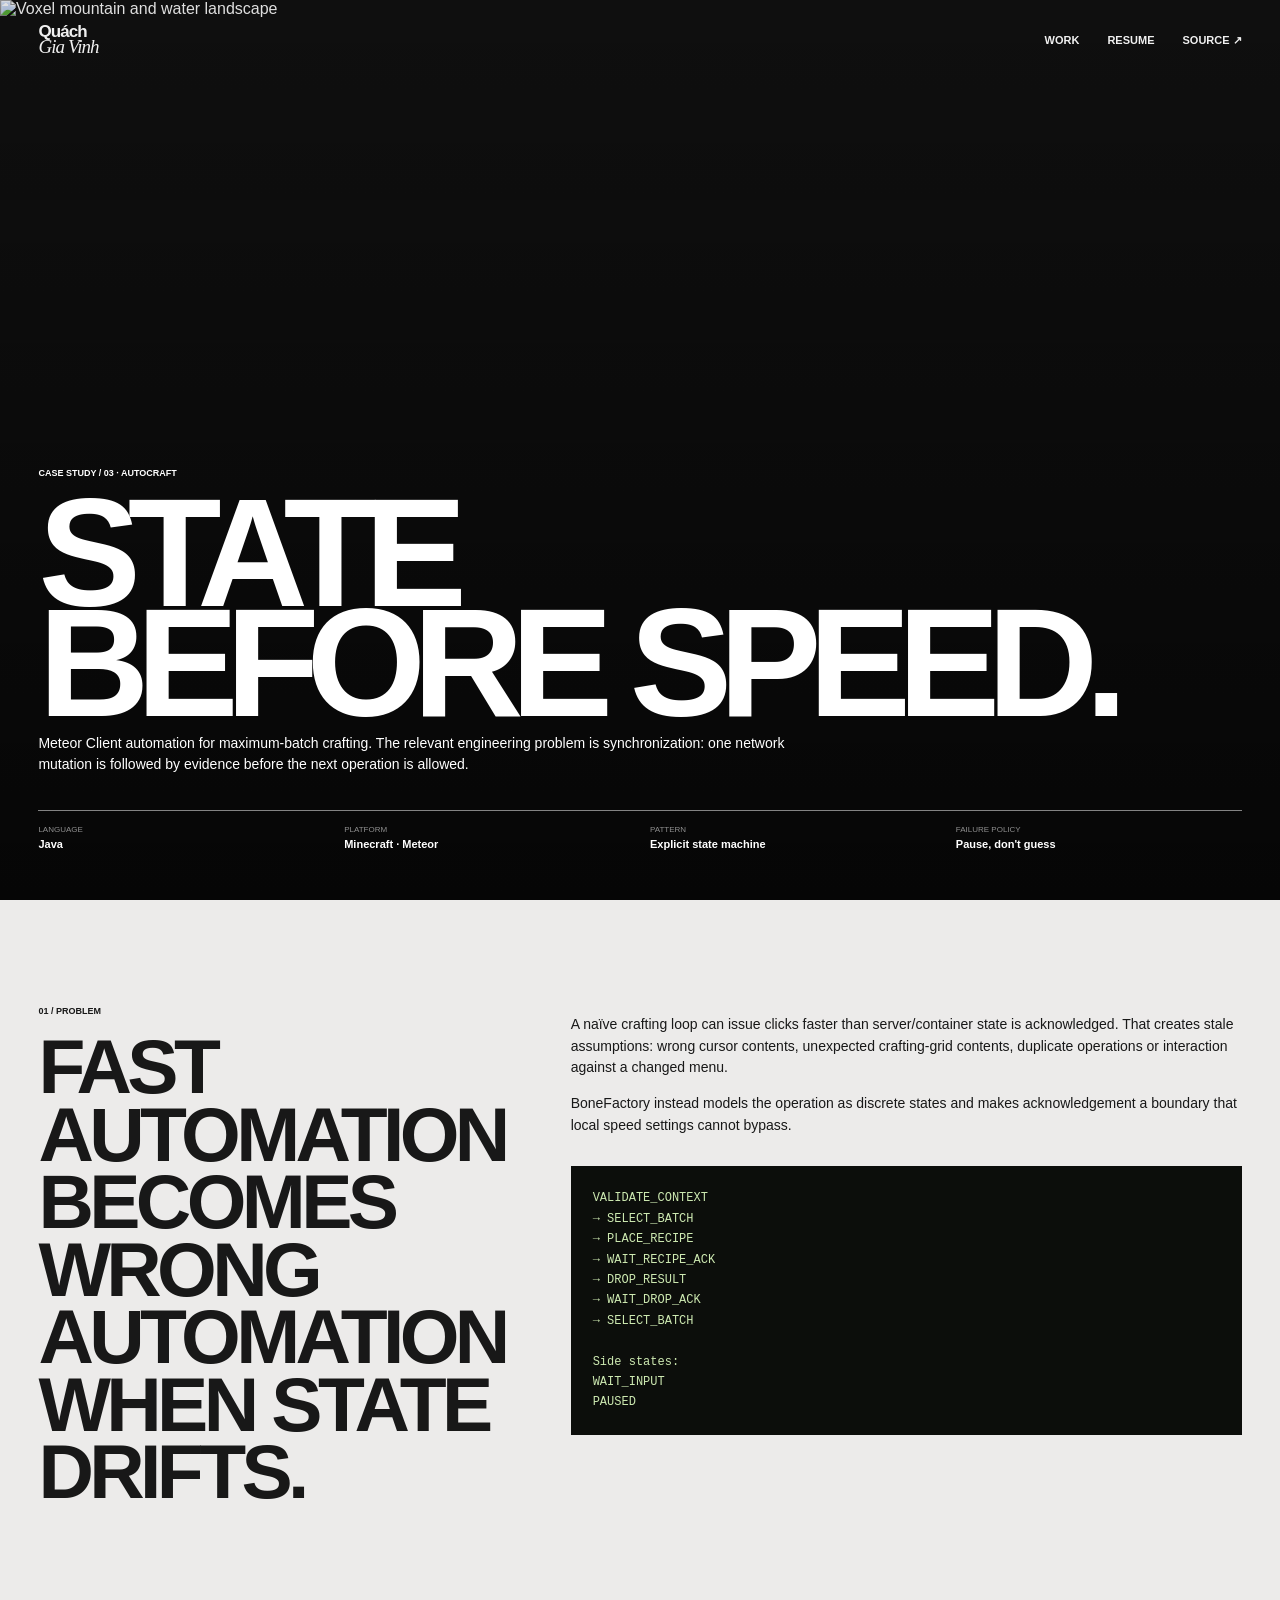
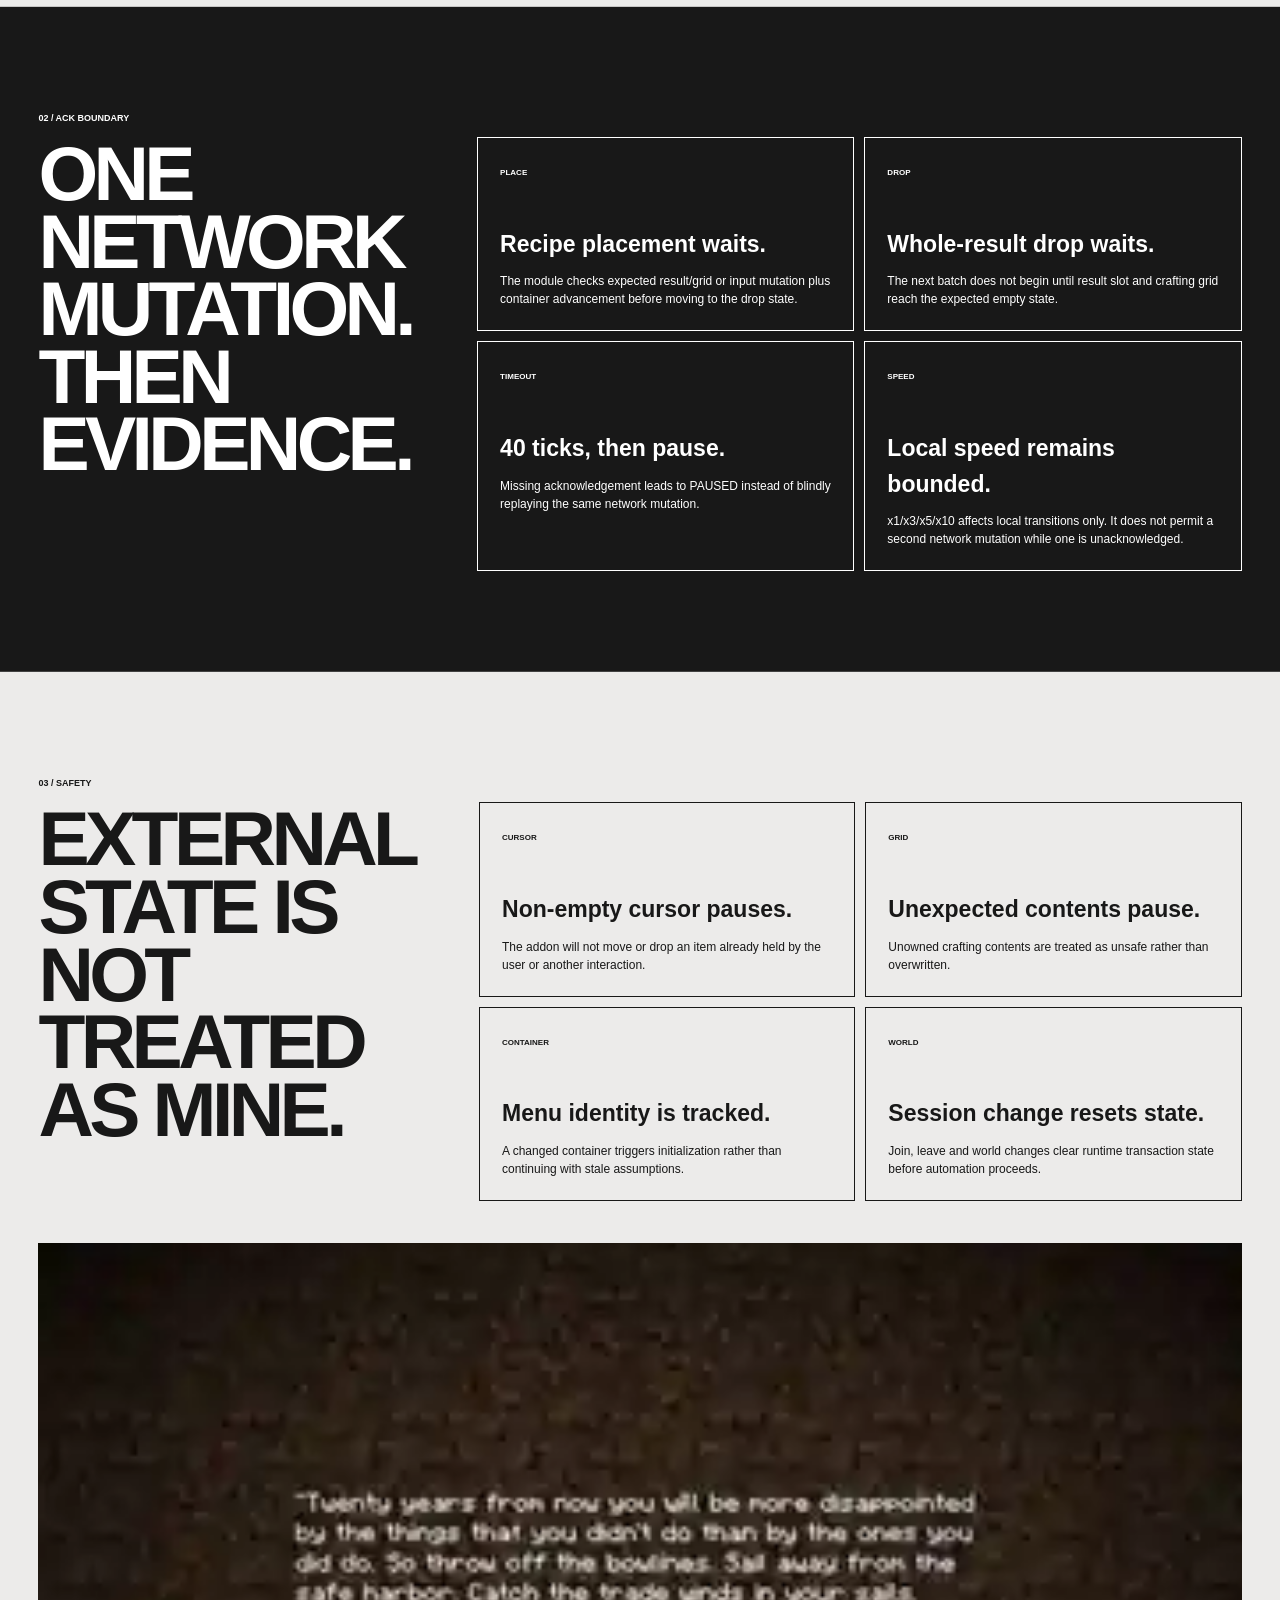
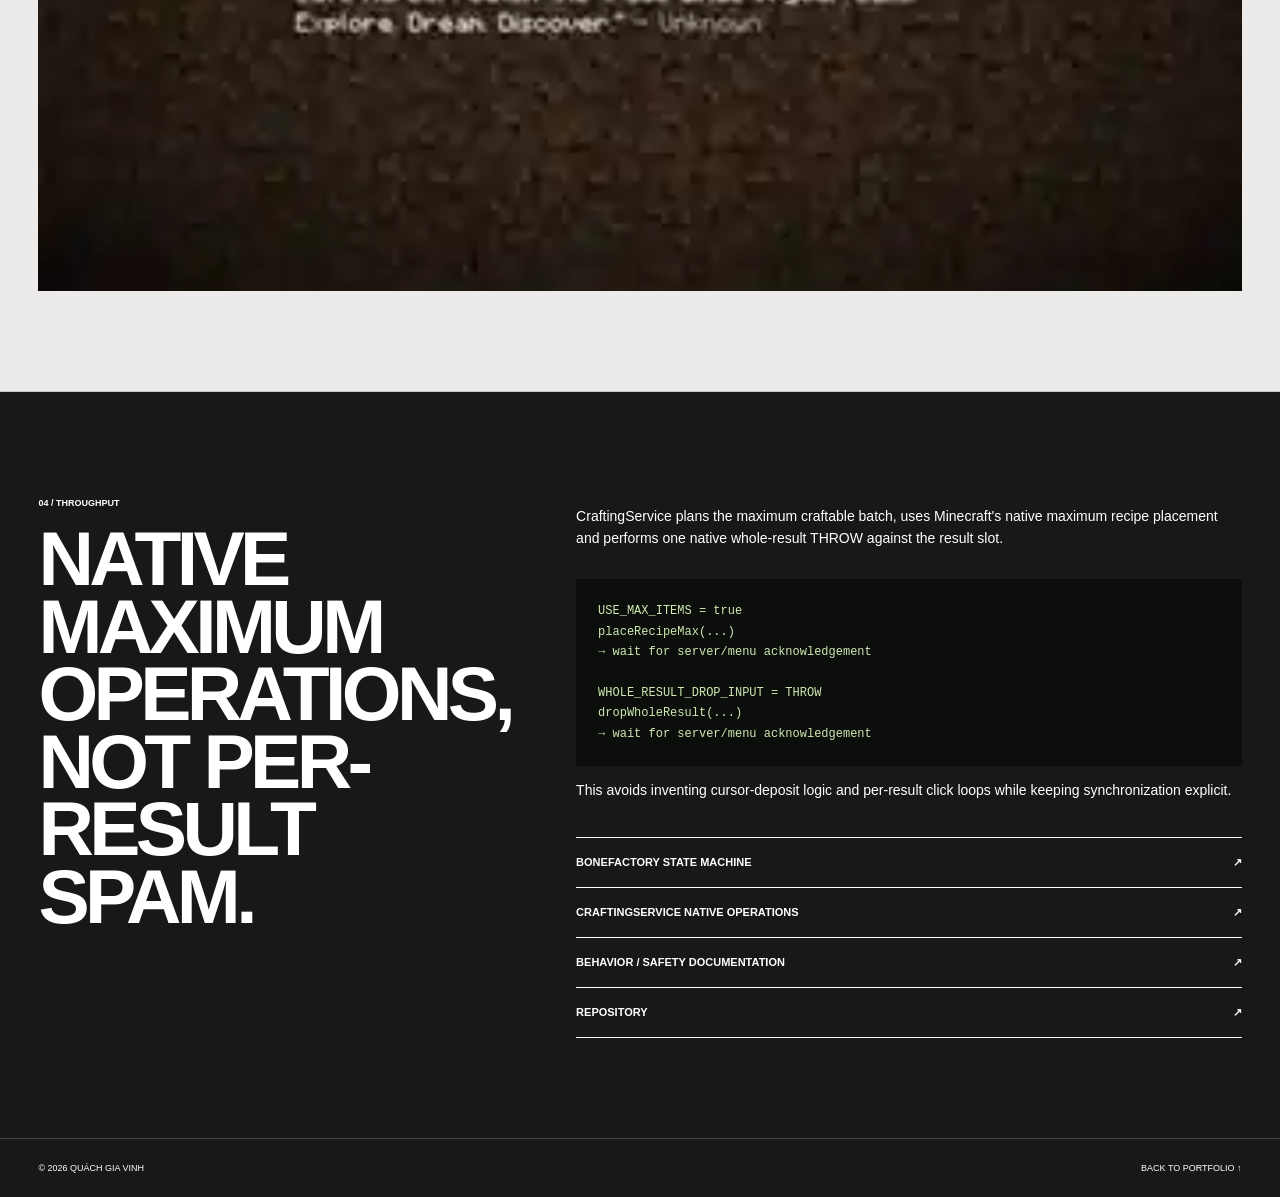
==== commit 75bb3d8f: "style: refresh autocraft media from public stock sources" ====
--- a/projects/autocraft.html
+++ b/projects/autocraft.html
@@ -21,7 +21,7 @@
 
 <main id="main">
 <section class="case-hero-new">
-  <div class="case-bg"><img src="https://raw.githubusercontent.com/vinh17491/vinh17491/main/assets/minecraft-hero.svg" alt="Minecraft themed project landscape"></div>
+  <div class="case-bg"><img src="https://cdn.pixabay.com/photo/2016/11/29/18/20/minecraft-1870748_1280.png" alt="Voxel mountain and water landscape"></div>
   <div class="case-hero-copy">
     <span>CASE STUDY / 03 · AUTOCRAFT</span>
     <h1>STATE<br>BEFORE SPEED.</h1>
--- a/styles.css
+++ b/styles.css
@@ -166,3 +166,94 @@
 }
 @media print{.resume-page{background:white}.resume-toolbar{display:none}.resume-wrap{width:100%;margin:0;box-shadow:none}.resume-sheet{padding:0}.resume-section{break-inside:avoid}}
 @media(prefers-reduced-motion:reduce){*{scroll-behavior:auto!important;animation:none!important;transition:none!important}.reveal-up{opacity:1;transform:none}.media-clip{clip-path:none}}
+
+
+/* ===== Final media + interaction polish ===== */
+.hero-nature-video{
+  position:absolute;inset:0;z-index:0;overflow:hidden;background:#101510;
+}
+.hero-nature-video video{
+  width:100%;height:100%;object-fit:cover;
+  filter:saturate(.72) contrast(1.06) brightness(.62);
+  transform:scale(1.04);
+}
+.floating-hero::before{
+  content:"";position:absolute;inset:0;z-index:1;pointer-events:none;
+  background:
+    linear-gradient(180deg,rgba(10,12,9,.42),rgba(12,14,11,.12) 36%,rgba(14,14,13,.66)),
+    radial-gradient(circle at 50% 42%,transparent 0 28%,rgba(8,9,8,.38) 84%);
+}
+.floating-hero .contour-map{z-index:2;mix-blend-mode:screen;opacity:.12}
+.floating-hero .hero-heat{z-index:2;opacity:.2}
+.floating-hero .hero-word{z-index:3;text-shadow:0 8px 38px rgba(0,0,0,.22)}
+.floating-hero .project-orbit{z-index:5}
+.orbit-card{border:1px solid rgba(255,255,255,.12);backdrop-filter:blur(2px)}
+.orbit-gym img{object-position:50% 34%}
+.orbit-flight img{object-position:center}
+.orbit-minecraft{
+  left:68%;top:15%;width:min(27vw,430px);height:min(20vw,300px);
+}
+.orbit-minecraft img{object-position:center}
+
+.impressive-cards{
+  display:flex!important;gap:7px!important;align-items:stretch;overflow:hidden;
+}
+.impressive-card{
+  position:relative;flex:1 1 0;min-width:0;overflow:hidden;border-radius:18px;
+  isolation:isolate;transition:flex .72s cubic-bezier(.76,0,.24,1),transform .72s cubic-bezier(.22,1,.36,1);
+}
+.impressive-card img{
+  position:absolute;inset:-3%;width:106%;height:106%;object-fit:cover;
+  filter:blur(13px) saturate(.58) brightness(.63);
+  transform:scale(1.08);
+  transition:filter .7s cubic-bezier(.22,1,.36,1),transform 1s cubic-bezier(.22,1,.36,1);
+}
+.impressive-card::after{
+  content:"";position:absolute;inset:0;z-index:1;pointer-events:none;
+  background:linear-gradient(180deg,rgba(0,0,0,.06),rgba(0,0,0,.16) 45%,rgba(0,0,0,.74));
+  transition:background .6s ease;
+}
+.impressive-card>h2{
+  position:absolute;inset:0;z-index:3;display:grid;place-items:center;
+  margin:0!important;padding:28px;text-align:center;color:#fff;
+  font-size:clamp(24px,2.2vw,40px)!important;line-height:.95!important;
+  transition:opacity .35s ease,transform .55s cubic-bezier(.22,1,.36,1);
+}
+.impressive-content{
+  position:absolute;left:22px;right:22px;bottom:20px;z-index:3;color:#fff;
+  opacity:0;transform:translateY(22px);
+  transition:opacity .35s ease .13s,transform .62s cubic-bezier(.22,1,.36,1) .08s;
+}
+.impressive-content>span{font-size:9px;font-weight:900;letter-spacing:.08em}
+.impressive-content p{max-width:760px;font-size:13px;line-height:1.42;margin:10px 0}
+.impressive-content ul{margin:10px 0 0;padding-left:18px;font-size:11px;line-height:1.55}
+.impressive-card:hover,
+.impressive-card:focus-visible,
+.impressive-card.is-active{flex:2.15 1 0;outline:none}
+.impressive-card:hover img,
+.impressive-card:focus-visible img,
+.impressive-card.is-active img{filter:blur(0) saturate(.92) brightness(.82);transform:scale(1.01)}
+.impressive-card:hover>h2,
+.impressive-card:focus-visible>h2,
+.impressive-card.is-active>h2{opacity:0;transform:translateY(-16px)}
+.impressive-card:hover .impressive-content,
+.impressive-card:focus-visible .impressive-content,
+.impressive-card.is-active .impressive-content{opacity:1;transform:none}
+.impressive-cards:has(.impressive-card:hover) .impressive-card:not(:hover){flex:.78 1 0}
+.impressive-cards:has(.impressive-card:focus-visible) .impressive-card:not(:focus-visible){flex:.78 1 0}
+
+.work-media img,.about-media video,.proof-section>img{
+  transition:transform 1.1s cubic-bezier(.22,1,.36,1),filter .6s ease;
+}
+.work-feature:hover .work-media img{transform:scale(1.045);filter:saturate(1.06)}
+.about-media video{filter:saturate(.78) contrast(1.03)}
+.proof-section>img{filter:saturate(.76) contrast(1.04)}
+
+@media(max-width:720px){
+  .hero-nature-video video{filter:saturate(.72) contrast(1.04) brightness(.55)}
+  .orbit-minecraft{left:53%;top:27%;width:43vw;height:30vw}
+  .impressive-cards{display:grid!important;grid-template-columns:1fr!important;gap:8px!important}
+  .impressive-card{height:58svh!important;min-height:410px;flex:none!important}
+  .impressive-card img{filter:blur(9px) saturate(.62) brightness(.62)}
+  .impressive-card.is-active img{filter:blur(0) saturate(.9) brightness(.8)}
+}
